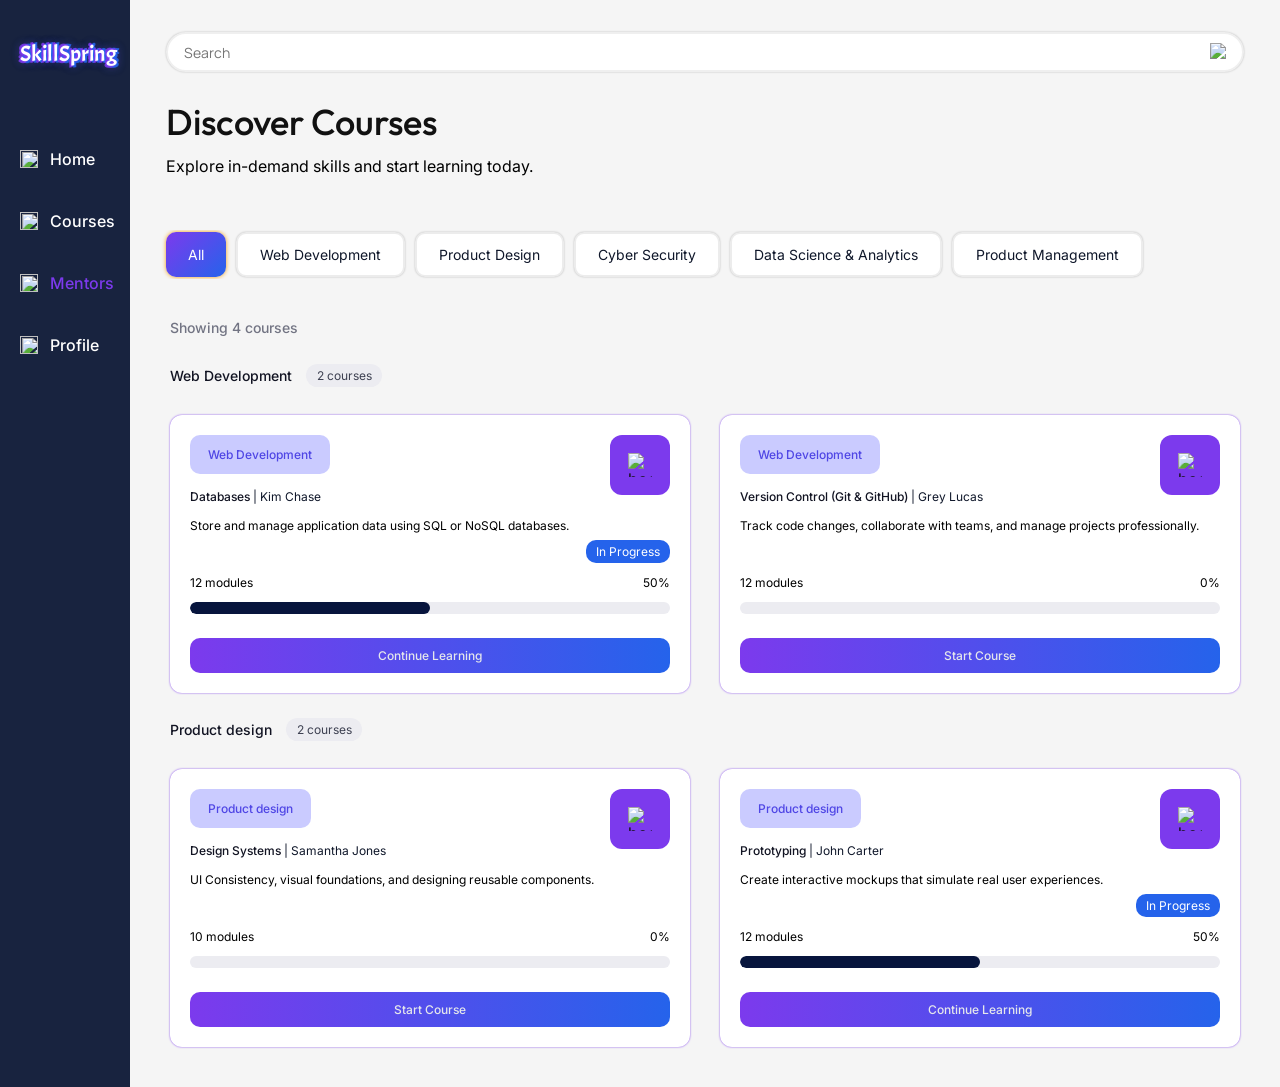
==== discover.html @ 4f6529f6 "I relinked the html files to the css files due to the fact i reworked the folder structure" ====
<!doctype html>
<html lang="en">
  <head>
    <meta charset="UTF-8" />
    <meta name="viewport" content="width=device-width, initial-scale=1.0" />

    <title>SkillSpring - Discover Courses</title>

    <!-- GOOGLE FONTS (UNCHANGED) -->
    <link rel="preconnect" href="https://fonts.googleapis.com" />
    <link rel="preconnect" href="https://fonts.gstatic.com" crossorigin />

    <link
      href="https://fonts.googleapis.com/css2?family=Inter:wght@400;500;600;700&display=swap"
      rel="stylesheet"
    />

    <link
      href="https://fonts.googleapis.com/css2?family=Acme&family=Figtree:wght@300..900&family=Manrope:wght@200..800&family=Outfit:wght@100..900&display=swap"
      rel="stylesheet"
    />

    <link rel="stylesheet" href="./Assets/Css/discover.css" />
  </head>

  <body>
    <main class="mentor-page">
      <!-- SIDEBAR (UNCHANGED) -->
      <aside class="desktop-sidebar">
        <div class="sidebar-logo">SkillSpring</div>

        <nav class="sidebar-nav">
          <a href="#" class="sidebar-link">
            <img class="icons" src="./assets/icon/home.png" alt="" />
            <span>Home</span>
          </a>

          <a href="#" class="sidebar-link">
            <img class="icons" src="./assets/icon/compass.png" alt="" />
            <span>Courses</span>
          </a>

          <a href="#" class="sidebar-link active-sidebar">
            <img class="icons" src="./assets/icon/hat.png" alt="" />
            <span>Mentors</span>
          </a>

          <a href="#" class="sidebar-link">
            <img class="icons" src="./assets/icon/user.png" alt="" />
            <span>Profile</span>
          </a>
        </nav>
      </aside>

      <!-- MAIN -->
      <div class="main-content">
        <!-- HEADER -->
        <header class="top-header">
          <div class="logo">SkillSpring</div>

          <div class="search-box">
            <input type="text" placeholder="Search" />
            <button class="search-btn">
              <img src="./assets/icon/search.png" class="search-icon" />
            </button>
          </div>
        </header>

        <div class="desktop-topbar">
          <span>Back</span>
        </div>

        <!-- HERO (UNCHANGED) -->
        <section class="hero-section">
          <h1>Discover Courses</h1>
          <p>Explore in-demand skills and start learning today.</p>
        </section>

        <!-- FILTER TABS (UNCHANGED + SCROLL FRIENDLY) -->
        <section class="filter-tabs">
          <button class="tab active">All</button>
          <button class="tab">Web Development</button>
          <button class="tab">Product Design</button>
          <button class="tab">Cyber Security</button>
          <button class="tab">Data Science & Analytics</button>
          <button class="tab">Product Management</button>
        </section>

        <!-- =========================
     COURSES SECTION
========================= -->

        <section class="courses-section">
          <p class="courses-count">Showing 4 courses</p>

          <!-- CATEGORY HEADER -->

          <div class="category-header">
            <h2>Web Development</h2>

            <span class="course-pill"> 2 courses </span>
          </div>

          <!-- COURSES GRID -->

          <div class="courses-grid">
            <!-- CARD 1 -->

            <div class="course-card">
              <!-- TOP -->

              <div class="course-header-row">
                <!-- LEFT -->

                <div class="course-header-text">
                  <span class="course-tag"> Web Development </span>

                  <h3>Databases <span>| Kim Chase</span></h3>
                </div>

                <!-- RIGHT -->

                <div class="course-icon">
                  <img src="./assets/icon/book.png" alt="book icon" />
                </div>
              </div>

              <!-- DESCRIPTION -->

              <p class="course-description">
                Store and manage application data using SQL or NoSQL databases.
              </p>

              <!-- IN PROGRESS BADGE -->

              <!-- IN PROGRESS BADGE WRAPPER -->
              <div class="badge-row">
                <span class="progress-badge"> In Progress </span>
              </div>

              <!-- STATUS -->

              <div class="course-status">
                <p>12 modules</p>

                <span>50%</span>
              </div>

              <!-- PROGRESS -->

              <div class="progress-bar">
                <div class="progress-fill fifty"></div>
              </div>

              <!-- BUTTON -->

              <button class="course-btn">Continue Learning</button>
            </div>

            <!-- CARD 2 -->

            <div class="course-card">
              <!-- TOP -->

              <div class="course-header-row">
                <!-- LEFT -->

                <div class="course-header-text">
                  <span class="course-tag"> Web Development </span>

                  <h3>
                    Version Control (Git & GitHub)
                    <span>| Grey Lucas</span>
                  </h3>
                </div>

                <!-- RIGHT -->

                <div class="course-icon">
                  <img src="./assets/icon/book.png" alt="book icon" />
                </div>
              </div>

              <!-- DESCRIPTION -->

              <p class="course-description shift">
                Track code changes, collaborate with teams, and manage projects
                professionally.
              </p>

              <!-- STATUS -->

              <div class="course-status">
                <p>12 modules</p>

                <span>0%</span>
              </div>

              <!-- PROGRESS -->

              <div class="progress-bar">
                <div class="progress-fill zero"></div>
              </div>

              <!-- BUTTON -->

              <button class="course-btn">Start Course</button>
            </div>
          </div>

          <!-- CATEGORY HEADER -->

          <div class="category-header-2">
            <h2>Product design</h2>

            <span class="course-pill"> 2 courses </span>
          </div>

          <!-- COURSES GRID -->

          <div class="courses-grid shift">
            <!-- CARD 1 -->

            <div class="course-card">
              <!-- TOP -->

              <div class="course-header-row">
                <!-- LEFT -->

                <div class="course-header-text">
                  <span class="course-tag"> Product design </span>

                  <h3>Design Systems <span>| Samantha Jones</span></h3>
                </div>

                <!-- RIGHT -->

                <div class="course-icon">
                  <img src="./assets/icon/book.png" alt="book icon" />
                </div>
              </div>

              <!-- DESCRIPTION -->

              <p class="course-description shift">
                UI Consistency, visual foundations, and designing reusable
                components.
              </p>

              <!-- STATUS -->

              <div class="course-status">
                <p>10 modules</p>

                <span>0%</span>
              </div>

              <!-- PROGRESS -->

              <div class="progress-bar">
                <div class="progress-fill zero"></div>
              </div>

              <!-- BUTTON -->

              <button class="course-btn">Start Course</button>
            </div>

            <!-- CARD 2 -->

            <div class="course-card">
              <!-- TOP -->

              <div class="course-header-row">
                <!-- LEFT -->

                <div class="course-header-text">
                  <span class="course-tag"> Product design </span>

                  <h3>
                    Prototyping
                    <span>| John Carter</span>
                  </h3>
                </div>

                <!-- RIGHT -->

                <div class="course-icon">
                  <img src="./assets/icon/book.png" alt="book icon" />
                </div>
              </div>

              <!-- DESCRIPTION -->

              <p class="course-description">
                Create interactive mockups that simulate real user experiences.
              </p>

              <!-- IN PROGRESS BADGE -->

              <!-- IN PROGRESS BADGE WRAPPER -->
              <div class="badge-row">
                <span class="progress-badge"> In Progress </span>
              </div>

              <!-- STATUS -->

              <div class="course-status">
                <p>12 modules</p>

                <span>50%</span>
              </div>

              <!-- PROGRESS -->

              <div class="progress-bar">
                <div class="progress-fill fifty"></div>
              </div>

              <!-- BUTTON -->

              <button class="course-btn">Continue Learning</button>
            </div>
          </div>
        </section>

        <!-- MOBILE FOOTER (UNCHANGED) -->
        <footer class="bottom-nav">
          <div class="nav-item">
            <img src="./assets/icon/home.png" />
          </div>

          <div class="nav-item">
            <img src="./assets/icon/compass.png" />
          </div>

          <div class="nav-item active-nav">
            <img src="./assets/icon/hat.png" />
          </div>

          <div class="nav-item">
            <img src="./assets/icon/user.png" />
          </div>
        </footer>
      </div>
    </main>

    <!-- SCRIPT -->

    <script src="./Assets/Javascript/discover.js"></script>
  </body>
</html>
---- Assets/Css/discover.css ----
*{
  margin:0;
  padding:0;
  box-sizing:border-box;
}

body{
  font-family:'Inter', sans-serif;
  background:#ffffff;
  color:#111111;
}

.mentor-page{
  width:100%;
  /* max-width:480px; */
  /* margin:auto; */
  padding:32px 20px 20px;
}

/* DESKTOP SIDEBAR */

.desktop-sidebar{
  display:none;
}

.desktop-topbar{
  display:none;
}

/* HEADER */

.top-header{
  display:flex;
  align-items:center;
  justify-content:space-between;
  gap:16px;
  margin-bottom:42px;
}

.logo{
  font-family: "Acme", sans-serif;
  width: 89px;
  height: 25px;
  font-size:20px;
  font-weight:500;

  background: linear-gradient(
    90deg,
    rgba(124, 58, 237, 0.9) 0%,
    rgba(37, 99, 235, 0.9) 100%
  );

  -webkit-background-clip: text;
  -webkit-text-fill-color: transparent;
  background-clip: text;
}

.search-box{
  flex:1;
  display:flex;
  align-items:center;
  background:#ffffff;
  border:2px solid #efefef;
  border-radius:20px;
  padding:0 16px;
  height:40px;
  box-shadow: 0px 0px 2px 0px rgba(0, 0, 0, 0.25);
}

.search-box input{
  flex:1;
  border:none;
  outline:none;
  background:none;
  font-size:14px;
  color:#0F172A;
  font-weight:400;
  font-family:"Manrope", sans-serif;
}

.search-box button{
  border:none;
  background:none;
  cursor:pointer;
}

/* HERO */

.hero-section{
  margin-bottom:30px;
}

.hero-section h1{
  font-size:20px;
  font-family:"Outfit", sans-serif;
  line-height:100%;
  font-weight:500;
  margin-bottom:10px;
}

.hero-section p{
  font-size:12px;
  color:#000000;
  font-weight:400;
  line-height:100%;
}

/* FILTERS */

.filter-tabs{
  display:flex;
  gap:10px;
  margin-bottom:30px;
  scrollbar-width:none;
  overflow-x:auto;
  padding:2px 0;
}

.filter-tabs::-webkit-scrollbar{
  display:none;
}

.tab{
  box-shadow:0px 0px 2px 0px rgba(0, 0, 0, 0.25);
  white-space:nowrap;
  border:2px solid #ececec;
  background:#ffffff;
  padding:10px 20px;
  border-radius:10px;
  font-size:16px;
  font-weight:500;
  cursor:pointer;
  font-family: "Inter", sans-serif;
  font-weight: 400;
  color: #0F172A;
  /* height: 39px; */
}

.tab.active{
  color:#ffffff;
  border:none;
  background:linear-gradient(
    135deg,
    #7C3AED,
    #2563EB
  );
  box-shadow:0px 0px 4px 0px #F59E0B;
}



















































         /* =========================
   COURSES SECTION
========================= */
  

/* COURSE COUNT */

.courses-count {
  font-size: 14px;
  font-weight: 500;
  color: #727483;

  margin-bottom: 28px;
}

/* =========================
   CATEGORY HEADER
========================= */

.category-header {
  display: flex;
  align-items: center;
  gap: 14px;
   
  margin-bottom: 28px;
}

.category-header-2 {
  display: flex;
  align-items: center;
  gap: 14px;
  margin-top: 25px;
  margin-bottom: 28px;
}

.category-header h2 {
  font-family: "Inter", sans-serif;
  font-weight: 500;
  font-size: 14px;
  color: #111322;
}

.category-header-2 h2 {
  font-family: "Inter", sans-serif;
  font-weight: 500;
  font-size: 14px;
  color: #111322;
}

.course-pill {
  display: inline-flex;
  align-items: center;
  justify-content: center;

  padding: 4px 10px 4px 10px;
  white-space: nowrap;
  border-radius: 20px;
  height: 23px;
  width: 76px;
  background: #ececf1;
  font-family: "Inter", sans-serif;
  font-size: 12px;
  font-weight: 400;
  color: #3d4051;
}

/* =========================
   COURSES GRID
========================= */

.courses-grid {
  display: grid;
  grid-template-columns: 1fr;
  gap: 24px;
}

/* =========================
   COURSE CARD
========================= */

.course-card {
  width: 100%;

  padding: 20px;

  background: #ffffff;
  box-shadow: 0px 0px 2px 0px #7C3AED;

  border-radius: 12px;
}


/* =========================
   FIRST ROW
========================= */

.course-header-row {
  display: flex;
  justify-content: space-between;
  align-items: flex-start;
  gap: 18px;

  margin-bottom: 10px;
}

/* LEFT */

.course-header-text {
  flex: 1;
}

/* TAG */

.course-tag {
  display: inline-flex;
  align-items: center;
  justify-content: center;

  padding: 12px 18px;

  border-radius: 10px;

  background: #CACBFF;

  font-size: 12px;
  font-weight: 500;
  color: #4f46e5;
  font-family: "Inter", sans-serif;
  margin-bottom: 14px;
}

/* TITLE */

.course-header-text h3 {
  font-size: 12px;
  line-height: 1.5;
  font-weight: 500;
  font-family: "Inter", sans-serif;
  color: #111322;
}

.course-header-text h3 span {
  font-weight: 400;
  color: #0F172A;
  font-size: 12px;
  font-family: "Inter", sans-serif;
}


/* RIGHT */

.course-icon {
  width: 60px;
  min-width: 60px;
  height: 60px;
  padding: 8px;
  border-radius: 12px;

  background: #7C3AED 90%;

  display: flex;
  align-items: center;
  justify-content: center;
}

.course-icon img {
  width: 24px;
  height: 24px;
  object-fit: contain;
}

/* =========================
   DESCRIPTION
========================= */

.course-description {
  font-size: 12px;
  line-height: 1.6;
  font-weight: 400;
  font-family: "Inter", sans-serif;
  color: #000000;

  margin-bottom: 5px;
}

.shift {
  margin-bottom: 20px;
}

/* =========================
   IN PROGRESS BADGE
========================= */


.badge-row {
  display: flex;
  justify-content: flex-end;
  margin-bottom: 12px;
}



.progress-badge {
  width: fit-content;
   height: 23px;
   width: 84px;
  display: inline-flex;
  align-items: center;
  justify-content: center;
   white-space: nowrap;
  align-self: flex-end;

  padding: 4px 10px 4px 10px;

  border-radius: 10px;

  background: #2563EB;
    font-family: "Inter", sans-serif;
  font-size: 12px;
  font-weight: 400;
  color: #ffffff;
}



/* =========================
   STATUS
========================= */

.course-status {
  display: flex;
  justify-content: space-between;
  align-items: center;

  margin-bottom: 12px;
}

.course-status p,
.course-status span {
  font-size: 12px;
  font-weight: 400;
  color: #000000;
  font-family: "Inter", sans-serif;
}

/* =========================
   PROGRESS BAR
========================= */

.progress-bar {
  width: 100%;
  height: 12px;

  background: #ececf1;

  border-radius: 100px;

  overflow: hidden;

  margin-bottom: 24px;
}

.progress-fill {
  height: 100%;
  border-radius: 100px;

  background: #07153d;
}

.progress-fill.fifty {
  width: 50%;
}

.progress-fill.zero {
  width: 0%;
}

/* =========================
   BUTTON
========================= */

.course-btn {
  width: 100%;
  height: 35px;

  border: none;
  outline: none;
  padding: 10px 20px 10px 20px;
  border-radius: 10px;

  background: linear-gradient(
    90deg,
    #7C3AED 0%,
    #2563EB 100%
  );

  font-size: 12px;
  font-weight: 500;
  color: #E5E7EB;
  font-family: "Inter", sans-serif;
  cursor: pointer;

  transition: 0.3s ease;
}

.course-btn:hover {
  transform: translateY(-2px);
  opacity: 0.96;
}

/* =========================
   TABLET
========================= */

@media (min-width: 768px) {

  .courses-grid {
    grid-template-columns: repeat(2, 1fr);
  }

}

/* =========================
   DESKTOP
========================= */

@media (min-width: 1024px) {

  .courses-section {
    padding-inline: 40px;
  }

  .courses-grid {
    gap: 30px;
  }

  .course-card {
    padding: 20px;
  }
  

}





  



































/* FOOTER */

.bottom-nav{
  height: 64px;
  width:100%;
  background:#061235;
  border-radius:32px;
  padding:10px 10px;
  display:flex;
  justify-content: center;
  align-items:center;
  margin-bottom: 0px;
    margin-top: 25px;
  gap: 80px;
}


.nav-item img{
  width:25px;
  height:25px;
  object-fit:contain;
}

.active-nav{
  width:44px;
  height:44px;
  border-radius:50%;
  background:white;
  display:flex;
  align-items:center;
  justify-content:center;
}

.active-nav img{
  width:25px;
  height:25px;
}

.icons{
    width:16px;
    height:16px;
  }

/* MOBILE */

@media(max-width:480px){

  .hero-section h1{
    font-size:34px;
  }
}


/* =========================
   TABLET
========================= */

@media (min-width: 768px) and (max-width: 1023px) {

  body{
    background:#f5f5f5;
  }

  .mentor-page{
    display:flex;
    min-height:100vh;
    padding:0;
  }

  /* SHOW SIDEBAR */

  .desktop-sidebar{
    position:fixed;
    top:0;
    left:0;

    width:130px;
    height:100vh;

    background:#18233f;

    display:flex;
    flex-direction:column;

    padding:40px 20px;

    z-index:1000;
  }

  /* SIDEBAR CONTENT */

.sidebar-logo{
  font-family:"Acme", sans-serif;
  font-size:22px;

  margin-bottom:80px;
  line-height:1.3;

  color:#ffffff;

  text-shadow:
    -1px -1px 0 rgba(124, 58, 237, 0.95),
     1px -1px 0 rgba(37, 99, 235, 0.95),
    -1px  1px 0 rgba(124, 58, 237, 0.95),
     1px  1px 0 rgba(37, 99, 235, 0.95),

    -2px -2px 0 rgba(124, 58, 237, 0.85),
     2px -2px 0 rgba(37, 99, 235, 0.85),
    -2px  2px 0 rgba(124, 58, 237, 0.85),
     2px  2px 0 rgba(37, 99, 235, 0.85),

    0 0 8px rgba(124, 58, 237, 0.5),
    0 0 12px rgba(37, 99, 235, 0.4);
}

.sidebar-nav{
  display:flex;
  flex-direction:column;
  gap:42px;
}

.sidebar-link{
  display:flex;
  align-items:center;
  gap:12px;

  text-decoration:none;

  color:#ffffff;

  font-size:16px;
  font-weight:500;
}

.sidebar-link img{
  width:18px;
  height:18px;
}

.active-sidebar{
  color:#7C3AED;
}

.sidebar-link:hover{
  color:#7C3AED;
}

  /* MAIN CONTENT */

  .main-content{
    flex:1;
    width:100%;

    padding-left:170px;

    background:#f5f5f5;
  }

  /* HIDE MOBILE HEADER LOGO */

  .logo{
    display:none;
  }

  /* HIDE BOTTOM NAVBAR */

  .bottom-nav{
    display:none;
  }

  /* HEADER */

  .top-header{
    padding:20px 30px;
    margin-bottom:0;
  }

  .search-box{
    margin-top:0;
  }

  /* HERO */

  .hero-section{
    padding:10px 30px 20px;
  }

  .hero-section h1{
    font-size:32px;
  }

  .hero-section p{
    font-size:15px;
    line-height:1.6;
    max-width:600px;
  }

  /* FILTERS */

  .filter-tabs{
    padding:0 30px;
    margin-bottom:40px;
  }

  /* COURSES */

  .courses-section{
    padding-inline:30px;
  }

  .courses-grid{
    grid-template-columns:repeat(2, 1fr);
    gap:24px;
  }

}



/* DESKTOP */

@media(min-width:1024px){

  body{
    background:#f5f5f5;
  }

  .mentor-page{
    max-width:100%;
    padding:0;
    display:flex;
    min-height:100vh;
  }

  /* SIDEBAR */

  .desktop-sidebar{
    width:130px;
    background:#18233f;
    display:flex;
    flex-direction:column;
    padding:40px 20px;
  }

.sidebar-logo{
  font-family:"Acme", sans-serif;
  font-size:22px;

  margin-bottom:80px;
  line-height:1.3;

  color:#ffffff;

  text-shadow:
    -1px -1px 0 rgba(124, 58, 237, 0.95),
     1px -1px 0 rgba(37, 99, 235, 0.95),
    -1px  1px 0 rgba(124, 58, 237, 0.95),
     1px  1px 0 rgba(37, 99, 235, 0.95),

    -2px -2px 0 rgba(124, 58, 237, 0.85),
     2px -2px 0 rgba(37, 99, 235, 0.85),
    -2px  2px 0 rgba(124, 58, 237, 0.85),
     2px  2px 0 rgba(37, 99, 235, 0.85),

    0 0 8px rgba(124, 58, 237, 0.5),
    0 0 12px rgba(37, 99, 235, 0.4);
}

  .sidebar-nav{
    display:flex;
    flex-direction:column;
    gap:42px;
  }

  .sidebar-link{
    display:flex;
    align-items:center;
    gap:12px;
    text-decoration:none;
    color:#ffffff;
    font-size:16px;
    font-weight:500;
  }

  .sidebar-link img{
    width:18px;
    height:18px;
  }


  .active-sidebar{
    color:#7C3AED;
  }

  .sidebar-link:hover{
    color:#7C3AED;
  }

  /* MAIN */

  .main-content{
    flex:1;
    background:#f5f5f5;
  }

  .top-header{
    display:flex;
    align-items:center;
    justify-content:space-between;
    padding:12px 36px;
    margin-bottom: 0;
  }

   .search-box{
  margin-top: 20px;
  margin-bottom: 0px;
}

  .logo{
    display: none;
  }

  .desktop-topbar{
    margin-top: 0px;
  display:none;
}

  /* HERO */

  .hero-section{
    padding:20px 36px 20px;
    margin-top:0px;
  }

  .hero-section h1{
    font-size:36px;
    margin-bottom:14px;
  }

  .hero-section p{
    font-size:16px;
    max-width:600px;
    line-height:1.6;
  }

  /* FILTERS */

  .filter-tabs{
    padding:2px 36px;
    margin-bottom:40px;
    /* padding:2px 0; */
  }

  .tab{
    font-size:14px;
    padding:12px 22px;
  }

  .shift {
  margin-bottom: 40px;
}


  /* HIDE MOBILE FOOTER */

  .bottom-nav{
    display:none;
  }

}
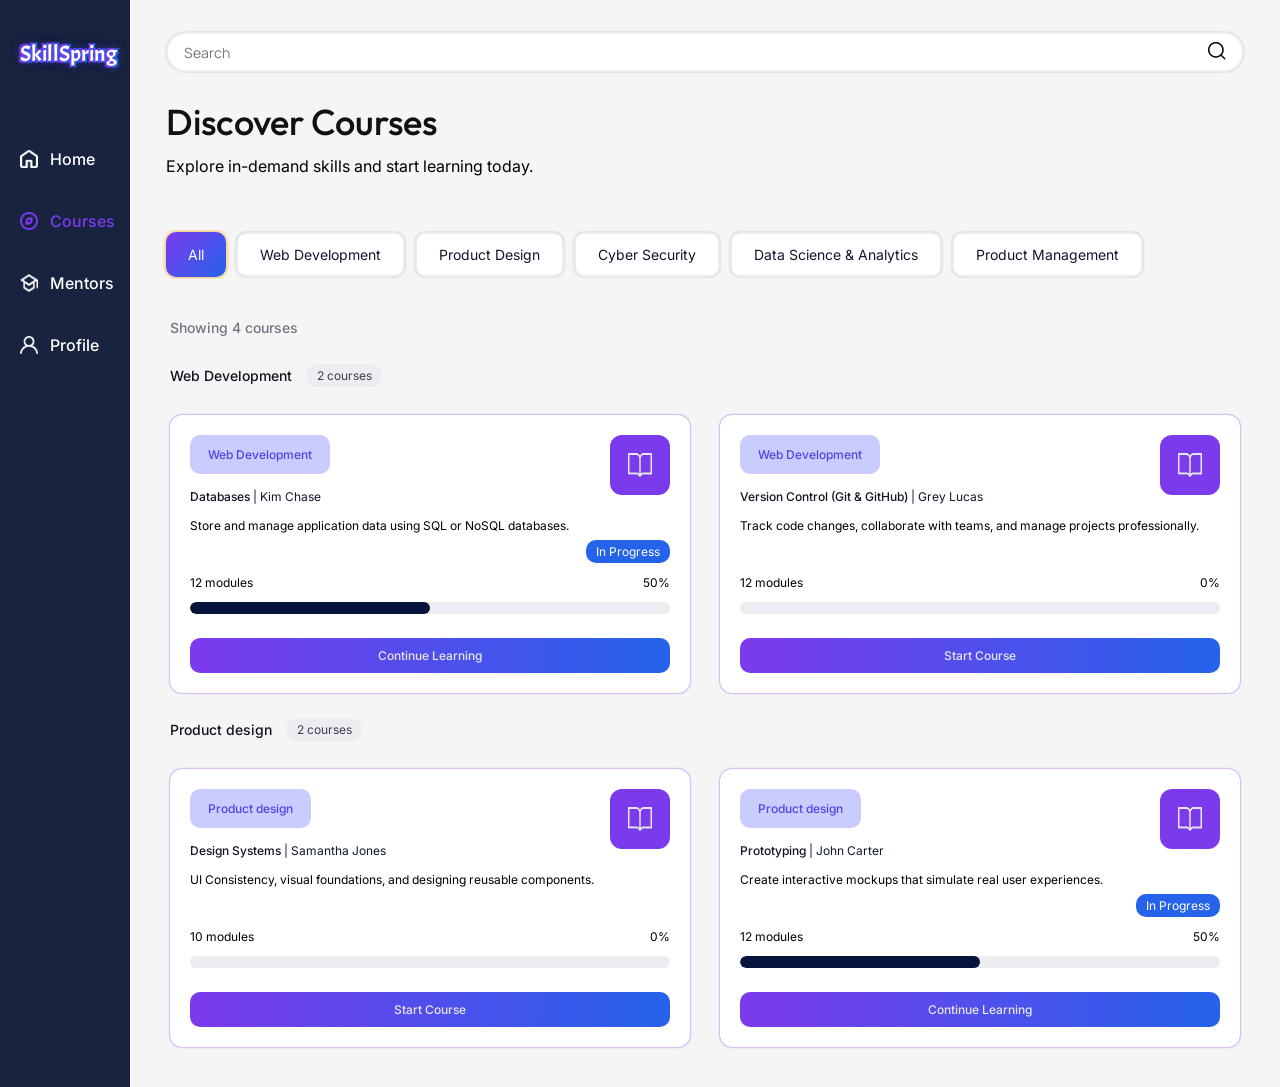
==== commit 3e78ad49: "Added more pages" ====
--- a/discover.html
+++ b/discover.html
@@ -1,352 +1,264 @@
-<!doctype html>
+<!DOCTYPE html>
 <html lang="en">
-  <head>
-    <meta charset="UTF-8" />
-    <meta name="viewport" content="width=device-width, initial-scale=1.0" />
-
-    <title>SkillSpring - Discover Courses</title>
-
-    <!-- GOOGLE FONTS (UNCHANGED) -->
-    <link rel="preconnect" href="https://fonts.googleapis.com" />
-    <link rel="preconnect" href="https://fonts.gstatic.com" crossorigin />
-
-    <link
-      href="https://fonts.googleapis.com/css2?family=Inter:wght@400;500;600;700&display=swap"
-      rel="stylesheet"
-    />
-
-    <link
-      href="https://fonts.googleapis.com/css2?family=Acme&family=Figtree:wght@300..900&family=Manrope:wght@200..800&family=Outfit:wght@100..900&display=swap"
-      rel="stylesheet"
-    />
-
-    <link rel="stylesheet" href="./Assets/Css/discover.css" />
-  </head>
-
-  <body>
-    <main class="mentor-page">
-      <!-- SIDEBAR (UNCHANGED) -->
-      <aside class="desktop-sidebar">
-        <div class="sidebar-logo">SkillSpring</div>
-
-        <nav class="sidebar-nav">
-          <a href="#" class="sidebar-link">
-            <img class="icons" src="./assets/icon/home.png" alt="" />
-            <span>Home</span>
-          </a>
-
-          <a href="#" class="sidebar-link">
-            <img class="icons" src="./assets/icon/compass.png" alt="" />
-            <span>Courses</span>
-          </a>
-
-          <a href="#" class="sidebar-link active-sidebar">
-            <img class="icons" src="./assets/icon/hat.png" alt="" />
-            <span>Mentors</span>
-          </a>
-
-          <a href="#" class="sidebar-link">
-            <img class="icons" src="./assets/icon/user.png" alt="" />
-            <span>Profile</span>
-          </a>
-        </nav>
-      </aside>
-
-      <!-- MAIN -->
-      <div class="main-content">
-        <!-- HEADER -->
-        <header class="top-header">
-          <div class="logo">SkillSpring</div>
-
-          <div class="search-box">
-            <input type="text" placeholder="Search" />
-            <button class="search-btn">
-              <img src="./assets/icon/search.png" class="search-icon" />
-            </button>
-          </div>
-        </header>
-
-        <div class="desktop-topbar">
-          <span>Back</span>
-        </div>
-
-        <!-- HERO (UNCHANGED) -->
-        <section class="hero-section">
-          <h1>Discover Courses</h1>
-          <p>Explore in-demand skills and start learning today.</p>
-        </section>
-
-        <!-- FILTER TABS (UNCHANGED + SCROLL FRIENDLY) -->
-        <section class="filter-tabs">
-          <button class="tab active">All</button>
-          <button class="tab">Web Development</button>
-          <button class="tab">Product Design</button>
-          <button class="tab">Cyber Security</button>
-          <button class="tab">Data Science & Analytics</button>
-          <button class="tab">Product Management</button>
-        </section>
-
-        <!-- =========================
-     COURSES SECTION
-========================= -->
-
-        <section class="courses-section">
-          <p class="courses-count">Showing 4 courses</p>
-
-          <!-- CATEGORY HEADER -->
-
-          <div class="category-header">
-            <h2>Web Development</h2>
-
-            <span class="course-pill"> 2 courses </span>
-          </div>
-
-          <!-- COURSES GRID -->
-
-          <div class="courses-grid">
-            <!-- CARD 1 -->
-
-            <div class="course-card">
-              <!-- TOP -->
-
-              <div class="course-header-row">
-                <!-- LEFT -->
-
-                <div class="course-header-text">
-                  <span class="course-tag"> Web Development </span>
-
-                  <h3>Databases <span>| Kim Chase</span></h3>
-                </div>
-
-                <!-- RIGHT -->
-
-                <div class="course-icon">
-                  <img src="./assets/icon/book.png" alt="book icon" />
-                </div>
-              </div>
-
-              <!-- DESCRIPTION -->
-
-              <p class="course-description">
-                Store and manage application data using SQL or NoSQL databases.
-              </p>
-
-              <!-- IN PROGRESS BADGE -->
-
-              <!-- IN PROGRESS BADGE WRAPPER -->
-              <div class="badge-row">
-                <span class="progress-badge"> In Progress </span>
-              </div>
-
-              <!-- STATUS -->
-
-              <div class="course-status">
-                <p>12 modules</p>
-
-                <span>50%</span>
-              </div>
-
-              <!-- PROGRESS -->
-
-              <div class="progress-bar">
-                <div class="progress-fill fifty"></div>
-              </div>
-
-              <!-- BUTTON -->
-
-              <button class="course-btn">Continue Learning</button>
-            </div>
-
-            <!-- CARD 2 -->
-
-            <div class="course-card">
-              <!-- TOP -->
-
-              <div class="course-header-row">
-                <!-- LEFT -->
-
-                <div class="course-header-text">
-                  <span class="course-tag"> Web Development </span>
-
-                  <h3>
-                    Version Control (Git & GitHub)
-                    <span>| Grey Lucas</span>
-                  </h3>
-                </div>
-
-                <!-- RIGHT -->
-
-                <div class="course-icon">
-                  <img src="./assets/icon/book.png" alt="book icon" />
-                </div>
-              </div>
-
-              <!-- DESCRIPTION -->
-
-              <p class="course-description shift">
-                Track code changes, collaborate with teams, and manage projects
-                professionally.
-              </p>
-
-              <!-- STATUS -->
-
-              <div class="course-status">
-                <p>12 modules</p>
-
-                <span>0%</span>
-              </div>
-
-              <!-- PROGRESS -->
-
-              <div class="progress-bar">
-                <div class="progress-fill zero"></div>
-              </div>
-
-              <!-- BUTTON -->
-
-              <button class="course-btn">Start Course</button>
-            </div>
-          </div>
-
-          <!-- CATEGORY HEADER -->
-
-          <div class="category-header-2">
-            <h2>Product design</h2>
-
-            <span class="course-pill"> 2 courses </span>
-          </div>
-
-          <!-- COURSES GRID -->
-
-          <div class="courses-grid shift">
-            <!-- CARD 1 -->
-
-            <div class="course-card">
-              <!-- TOP -->
-
-              <div class="course-header-row">
-                <!-- LEFT -->
-
-                <div class="course-header-text">
-                  <span class="course-tag"> Product design </span>
-
-                  <h3>Design Systems <span>| Samantha Jones</span></h3>
-                </div>
-
-                <!-- RIGHT -->
-
-                <div class="course-icon">
-                  <img src="./assets/icon/book.png" alt="book icon" />
-                </div>
-              </div>
-
-              <!-- DESCRIPTION -->
-
-              <p class="course-description shift">
-                UI Consistency, visual foundations, and designing reusable
-                components.
-              </p>
-
-              <!-- STATUS -->
-
-              <div class="course-status">
-                <p>10 modules</p>
-
-                <span>0%</span>
-              </div>
-
-              <!-- PROGRESS -->
-
-              <div class="progress-bar">
-                <div class="progress-fill zero"></div>
-              </div>
-
-              <!-- BUTTON -->
-
-              <button class="course-btn">Start Course</button>
-            </div>
-
-            <!-- CARD 2 -->
-
-            <div class="course-card">
-              <!-- TOP -->
-
-              <div class="course-header-row">
-                <!-- LEFT -->
-
-                <div class="course-header-text">
-                  <span class="course-tag"> Product design </span>
-
-                  <h3>
-                    Prototyping
-                    <span>| John Carter</span>
-                  </h3>
-                </div>
-
-                <!-- RIGHT -->
-
-                <div class="course-icon">
-                  <img src="./assets/icon/book.png" alt="book icon" />
-                </div>
-              </div>
-
-              <!-- DESCRIPTION -->
-
-              <p class="course-description">
-                Create interactive mockups that simulate real user experiences.
-              </p>
-
-              <!-- IN PROGRESS BADGE -->
-
-              <!-- IN PROGRESS BADGE WRAPPER -->
-              <div class="badge-row">
-                <span class="progress-badge"> In Progress </span>
-              </div>
-
-              <!-- STATUS -->
-
-              <div class="course-status">
-                <p>12 modules</p>
-
-                <span>50%</span>
-              </div>
-
-              <!-- PROGRESS -->
-
-              <div class="progress-bar">
-                <div class="progress-fill fifty"></div>
-              </div>
-
-              <!-- BUTTON -->
-
-              <button class="course-btn">Continue Learning</button>
-            </div>
-          </div>
-        </section>
-
-        <!-- MOBILE FOOTER (UNCHANGED) -->
-        <footer class="bottom-nav">
-          <div class="nav-item">
-            <img src="./assets/icon/home.png" />
-          </div>
-
-          <div class="nav-item">
-            <img src="./assets/icon/compass.png" />
-          </div>
-
-          <div class="nav-item active-nav">
-            <img src="./assets/icon/hat.png" />
-          </div>
-
-          <div class="nav-item">
-            <img src="./assets/icon/user.png" />
-          </div>
-        </footer>
+<head>
+  <meta charset="UTF-8" />
+  <meta name="viewport" content="width=device-width, initial-scale=1.0" />
+  <title>SkillSpring - Discover Courses</title>
+  <link rel="preconnect" href="https://fonts.googleapis.com" />
+  <link rel="preconnect" href="https://fonts.gstatic.com" crossorigin />
+  <link href="https://fonts.googleapis.com/css2?family=Inter:wght@400;500;600;700&display=swap" rel="stylesheet"/>
+  <link href="https://fonts.googleapis.com/css2?family=Acme&family=Figtree:wght@300..900&family=Manrope:wght@200..800&family=Outfit:wght@100..900&display=swap" rel="stylesheet"/>
+  <link rel="stylesheet" href="/css/discover.css" />
+</head>
+
+<body>
+  <main class="mentor-page">
+    <aside class="desktop-sidebar">
+      <div class="sidebar-logo">SkillSpring</div>
+
+      <nav class="sidebar-nav">
+        <a href="#" class="sidebar-link">
+          <img class="icons" src="./assets/icon/home.png" alt="" />
+          <span>Home</span>
+        </a>
+
+        <a href="discover.html" class="sidebar-link active-sidebar">
+          <img class="icons compass-icons" src="./assets/icon/purple-compass.png" alt="" />
+          <span>Courses</span>
+        </a>
+
+        <a href="view-mentor.html" class="sidebar-link">
+          <img class="icons mentor-icon" src="./assets/icon/hat.png" alt="" />
+          <span>Mentors</span>
+        </a>
+
+        <a href="#" class="sidebar-link">
+          <img class="icons" src="./assets/icon/user.png" alt="" />
+          <span>Profile</span>
+        </a>
+      </nav>
+    </aside>
+
+    <div class="main-content">
+      <header class="top-header">
+        <div class="logo">SkillSpring</div>
+
+        <div class="search-box">
+          <input type="text" placeholder="Search" />
+          <button class="search-btn">
+            <img src="./assets/icon/search.png" class="search-icon" />
+          </button>
+        </div>
+      </header>
+
+      <div class="desktop-topbar">
+        <span>Back</span>
       </div>
-    </main>
-
-    <!-- SCRIPT -->
-
-    <script src="./Assets/Javascript/discover.js"></script>
-  </body>
+
+      <section class="hero-section">
+        <h1>Discover Courses</h1>
+        <p>Explore in-demand skills and start learning today.</p>
+      </section>
+
+      <section class="filter-tabs">
+        <button class="tab active">All</button>
+        <button class="tab">Web Development</button>
+        <button class="tab">Product Design</button>
+        <button class="tab">Cyber Security</button>
+        <button class="tab">Data Science & Analytics</button>
+        <button class="tab">Product Management</button>
+      </section>
+
+      <section class="courses-section">
+        <p class="courses-count">Showing 4 courses</p>
+
+        <div class="category-header">
+          <h2>Web Development</h2>
+
+          <span class="course-pill"> 2 courses </span>
+        </div>
+
+        <div class="courses-grid">
+
+          <div class="course-card">
+
+            <div class="course-header-row">
+
+              <div class="course-header-text">
+                <span class="course-tag"> Web Development </span>
+
+                <h3>Databases <span>| Kim Chase</span></h3>
+              </div>
+
+              <div class="course-icon">
+                <img src="./assets/icon/book.png" alt="book icon" />
+              </div>
+            </div>
+
+            <p class="course-description">
+              Store and manage application data using SQL or NoSQL databases.
+            </p>
+
+            <div class="badge-row">
+              <span class="progress-badge"> In Progress </span>
+            </div>
+
+            <div class="course-status">
+              <p>12 modules</p>
+
+              <span>50%</span>
+            </div>
+
+            <div class="progress-bar">
+              <div class="progress-fill fifty"></div>
+            </div>
+
+            <button class="course-btn">Continue Learning</button>
+          </div>
+
+          <div class="course-card">
+            <div class="course-header-row">
+
+              <div class="course-header-text">
+                <span class="course-tag"> Web Development </span>
+
+                <h3>
+                  Version Control (Git & GitHub)
+                  <span>| Grey Lucas</span>
+                </h3>
+              </div>
+
+              <div class="course-icon">
+                <img src="./assets/icon/book.png" alt="book icon" />
+              </div>
+            </div>
+
+            <p class="course-description shift">
+              Track code changes, collaborate with teams, and manage projects
+              professionally.
+            </p>
+
+            <div class="course-status">
+              <p>12 modules</p>
+
+              <span>0%</span>
+            </div>
+
+            <div class="progress-bar">
+              <div class="progress-fill zero"></div>
+            </div>
+
+            <button class="course-btn">Start Course</button>
+          </div>
+        </div>
+
+        <div class="category-header-2">
+          <h2>Product design</h2>
+
+          <span class="course-pill"> 2 courses </span>
+        </div>
+
+        <div class="courses-grid shift">
+
+          <div class="course-card">
+
+            <div class="course-header-row">
+
+              <div class="course-header-text">
+                <span class="course-tag"> Product design </span>
+
+                <h3>Design Systems <span>| Samantha Jones</span></h3>
+              </div>
+
+              <div class="course-icon">
+                <img src="./assets/icon/book.png" alt="book icon" />
+              </div>
+            </div>
+
+            <p class="course-description shift">
+              UI Consistency, visual foundations, and designing reusable
+              components.
+            </p>
+
+            <div class="course-status">
+              <p>10 modules</p>
+
+              <span>0%</span>
+            </div>
+
+            <div class="progress-bar">
+              <div class="progress-fill zero"></div>
+            </div>
+
+            <button class="course-btn">Start Course</button>
+          </div>
+
+          <div class="course-card">
+
+            <div class="course-header-row">
+
+              <div class="course-header-text">
+                <span class="course-tag"> Product design </span>
+
+                <h3>
+                  Prototyping
+                  <span>| John Carter</span>
+                </h3>
+              </div>
+
+              <div class="course-icon">
+                <img src="./assets/icon/book.png" alt="book icon" />
+              </div>
+            </div>
+
+            <p class="course-description">
+              Create interactive mockups that simulate real user experiences.
+            </p>
+
+            <div class="badge-row">
+              <span class="progress-badge"> In Progress </span>
+            </div>
+
+            <div class="course-status">
+              <p>12 modules</p>
+
+              <span>50%</span>
+            </div>
+
+            <div class="progress-bar">
+              <div class="progress-fill fifty"></div>
+            </div>
+
+            <button class="course-btn">Continue Learning</button>
+          </div>
+        </div>
+      </section>
+
+            
+    <footer class="bottom-nav">
+
+      <a href="#" class="nav-item">
+        <img src="./assets/icon/home.png" />
+      </a>
+
+      <a href="discover.html" class="nav-item active-nav">
+        <img src="./assets/icon/purple-compass.png" />
+      </a>
+
+      <a href="view-mentor.html" class="nav-item">
+        <img src="./assets/icon/hat.png" />
+      </a>
+
+      <a href="#" class="nav-item">
+        <img src="./assets/icon/user.png" />
+      </a>
+
+    </footer>
+
+    </div>
+  </main>
+
+  <script src="/js/discover.js"></script>
+</body>
 </html>
+
--- a/css/discover.css
+++ b/css/discover.css
@@ -0,0 +1,952 @@
+*{
+  margin:0;
+  padding:0;
+  box-sizing:border-box;
+}
+
+body{
+  font-family:'Inter', sans-serif;
+  background:#ffffff;
+  color:#111111;
+}
+
+.mentor-page{
+  width:100%;
+  /* max-width:480px; */
+  /* margin:auto; */
+  padding:32px 20px 20px;
+}
+
+/* DESKTOP SIDEBAR */
+
+.desktop-sidebar{
+  display:none;
+}
+
+.desktop-topbar{
+  display:none;
+}
+
+/* HEADER */
+
+.top-header{
+  display:flex;
+  align-items:center;
+  justify-content:space-between;
+  gap:16px;
+  margin-bottom:42px;
+}
+
+.logo{
+  font-family: "Acme", sans-serif;
+  width: 89px;
+  height: 25px;
+  font-size:20px;
+  font-weight:500;
+
+  background: linear-gradient(
+    90deg,
+    rgba(124, 58, 237, 0.9) 0%,
+    rgba(37, 99, 235, 0.9) 100%
+  );
+
+  -webkit-background-clip: text;
+  -webkit-text-fill-color: transparent;
+  background-clip: text;
+}
+
+.search-box{
+  flex:1;
+  display:flex;
+  align-items:center;
+  background:#ffffff;
+  border:2px solid #efefef;
+  border-radius:20px;
+  padding:0 16px;
+  height:40px;
+  box-shadow: 0px 0px 2px 0px rgba(0, 0, 0, 0.25);
+}
+
+.search-box input{
+  flex:1;
+  border:none;
+  outline:none;
+  background:none;
+  font-size:14px;
+  color:#0F172A;
+  font-weight:400;
+  font-family:"Manrope", sans-serif;
+}
+
+.search-box button{
+  border:none;
+  background:none;
+  cursor:pointer;
+}
+
+/* HERO */
+
+.hero-section{
+  margin-bottom:30px;
+}
+
+.hero-section h1{
+  font-size:20px;
+  font-family:"Outfit", sans-serif;
+  line-height:100%;
+  font-weight:500;
+  margin-bottom:10px;
+}
+
+.hero-section p{
+  font-size:12px;
+  color:#000000;
+  font-weight:400;
+  line-height:100%;
+}
+
+/* FILTERS */
+
+.filter-tabs{
+  display:flex;
+  gap:10px;
+  margin-bottom:30px;
+  scrollbar-width:none;
+  overflow-x:auto;
+  padding:2px 0;
+}
+
+.filter-tabs::-webkit-scrollbar{
+  display:none;
+}
+
+.tab{
+  box-shadow:0px 0px 2px 0px rgba(0, 0, 0, 0.25);
+  white-space:nowrap;
+  border:2px solid #ececec;
+  background:#ffffff;
+  padding:10px 20px;
+  border-radius:10px;
+  font-size:16px;
+  font-weight:500;
+  cursor:pointer;
+  font-family: "Inter", sans-serif;
+  font-weight: 400;
+  color: #0F172A;
+  /* height: 39px; */
+}
+
+.tab.active{
+  color:#ffffff;
+  border:none;
+  background:linear-gradient(
+    135deg,
+    #7C3AED,
+    #2563EB
+  );
+  box-shadow:0px 0px 4px 0px #F59E0B;
+}
+
+
+
+
+
+
+
+
+
+
+
+
+
+
+
+
+
+
+
+
+
+
+
+
+
+
+
+
+
+
+
+
+
+
+
+
+
+
+
+
+
+
+
+
+
+
+
+
+
+
+
+         /* =========================
+   COURSES SECTION
+========================= */
+  
+
+/* COURSE COUNT */
+
+.courses-count {
+  font-size: 14px;
+  font-weight: 500;
+  color: #727483;
+
+  margin-bottom: 28px;
+}
+
+/* =========================
+   CATEGORY HEADER
+========================= */
+
+.category-header {
+  display: flex;
+  align-items: center;
+  gap: 14px;
+   
+  margin-bottom: 28px;
+}
+
+.category-header-2 {
+  display: flex;
+  align-items: center;
+  gap: 14px;
+  margin-top: 25px;
+  margin-bottom: 28px;
+}
+
+.category-header h2 {
+  font-family: "Inter", sans-serif;
+  font-weight: 500;
+  font-size: 14px;
+  color: #111322;
+}
+
+.category-header-2 h2 {
+  font-family: "Inter", sans-serif;
+  font-weight: 500;
+  font-size: 14px;
+  color: #111322;
+}
+
+.course-pill {
+  display: inline-flex;
+  align-items: center;
+  justify-content: center;
+
+  padding: 4px 10px 4px 10px;
+  white-space: nowrap;
+  border-radius: 20px;
+  height: 23px;
+  width: 76px;
+  background: #ececf1;
+  font-family: "Inter", sans-serif;
+  font-size: 12px;
+  font-weight: 400;
+  color: #3d4051;
+}
+
+/* =========================
+   COURSES GRID
+========================= */
+
+.courses-grid {
+  display: grid;
+  grid-template-columns: 1fr;
+  gap: 24px;
+}
+
+/* =========================
+   COURSE CARD
+========================= */
+
+.course-card {
+  width: 100%;
+
+  padding: 20px;
+
+  background: #ffffff;
+  box-shadow: 0px 0px 2px 0px #7C3AED;
+
+  border-radius: 12px;
+}
+
+
+/* =========================
+   FIRST ROW
+========================= */
+
+.course-header-row {
+  display: flex;
+  justify-content: space-between;
+  align-items: flex-start;
+  gap: 18px;
+
+  margin-bottom: 10px;
+}
+
+/* LEFT */
+
+.course-header-text {
+  flex: 1;
+}
+
+/* TAG */
+
+.course-tag {
+  display: inline-flex;
+  align-items: center;
+  justify-content: center;
+
+  padding: 12px 18px;
+
+  border-radius: 10px;
+
+  background: #CACBFF;
+
+  font-size: 12px;
+  font-weight: 500;
+  color: #4f46e5;
+  font-family: "Inter", sans-serif;
+  margin-bottom: 14px;
+}
+
+/* TITLE */
+
+.course-header-text h3 {
+  font-size: 12px;
+  line-height: 1.5;
+  font-weight: 500;
+  font-family: "Inter", sans-serif;
+  color: #111322;
+}
+
+.course-header-text h3 span {
+  font-weight: 400;
+  color: #0F172A;
+  font-size: 12px;
+  font-family: "Inter", sans-serif;
+}
+
+
+/* RIGHT */
+
+.course-icon {
+  width: 60px;
+  min-width: 60px;
+  height: 60px;
+  padding: 8px;
+  border-radius: 12px;
+
+  background: #7C3AED 90%;
+
+  display: flex;
+  align-items: center;
+  justify-content: center;
+}
+
+.course-icon img {
+  width: 24px;
+  height: 24px;
+  object-fit: contain;
+}
+
+/* =========================
+   DESCRIPTION
+========================= */
+
+.course-description {
+  font-size: 12px;
+  line-height: 1.6;
+  font-weight: 400;
+  font-family: "Inter", sans-serif;
+  color: #000000;
+
+  margin-bottom: 5px;
+}
+
+.shift {
+  margin-bottom: 20px;
+}
+
+/* =========================
+   IN PROGRESS BADGE
+========================= */
+
+
+.badge-row {
+  display: flex;
+  justify-content: flex-end;
+  margin-bottom: 12px;
+}
+
+
+
+.progress-badge {
+  width: fit-content;
+   height: 23px;
+   width: 84px;
+  display: inline-flex;
+  align-items: center;
+  justify-content: center;
+   white-space: nowrap;
+  align-self: flex-end;
+
+  padding: 4px 10px 4px 10px;
+
+  border-radius: 10px;
+
+  background: #2563EB;
+    font-family: "Inter", sans-serif;
+  font-size: 12px;
+  font-weight: 400;
+  color: #ffffff;
+}
+
+
+
+/* =========================
+   STATUS
+========================= */
+
+.course-status {
+  display: flex;
+  justify-content: space-between;
+  align-items: center;
+
+  margin-bottom: 12px;
+}
+
+.course-status p,
+.course-status span {
+  font-size: 12px;
+  font-weight: 400;
+  color: #000000;
+  font-family: "Inter", sans-serif;
+}
+
+/* =========================
+   PROGRESS BAR
+========================= */
+
+.progress-bar {
+  width: 100%;
+  height: 12px;
+
+  background: #ececf1;
+
+  border-radius: 100px;
+
+  overflow: hidden;
+
+  margin-bottom: 24px;
+}
+
+.progress-fill {
+  height: 100%;
+  border-radius: 100px;
+
+  background: #07153d;
+}
+
+.progress-fill.fifty {
+  width: 50%;
+}
+
+.progress-fill.zero {
+  width: 0%;
+}
+
+/* =========================
+   BUTTON
+========================= */
+
+.course-btn {
+  width: 100%;
+  height: 35px;
+
+  border: none;
+  outline: none;
+  padding: 10px 20px 10px 20px;
+  border-radius: 10px;
+
+  background: linear-gradient(
+    90deg,
+    #7C3AED 0%,
+    #2563EB 100%
+  );
+
+  font-size: 12px;
+  font-weight: 500;
+  color: #E5E7EB;
+  font-family: "Inter", sans-serif;
+  cursor: pointer;
+
+  transition: 0.3s ease;
+}
+
+.course-btn:hover {
+  transform: translateY(-2px);
+  opacity: 0.96;
+}
+
+/* =========================
+   TABLET
+========================= */
+
+@media (min-width: 768px) {
+
+  .courses-grid {
+    grid-template-columns: repeat(2, 1fr);
+  }
+
+}
+
+/* =========================
+   DESKTOP
+========================= */
+
+@media (min-width: 1024px) {
+
+  .courses-section {
+    padding-inline: 40px;
+  }
+
+  .courses-grid {
+    gap: 30px;
+  }
+
+  .course-card {
+    padding: 20px;
+  }
+  
+
+}
+
+
+
+
+
+  
+
+
+
+
+
+
+
+
+
+
+
+
+
+
+
+
+
+
+
+
+
+
+
+
+
+
+
+
+
+
+
+
+
+
+
+/* FOOTER */
+
+.bottom-nav{
+  height: 64px;
+  width:100%;
+  background:#061235;
+  border-radius:32px;
+  padding:10px 10px;
+  display:flex;
+  justify-content: center;
+  align-items:center;
+  margin-bottom: 0px;
+    margin-top: 25px;
+  gap: 80px;
+}
+
+
+.nav-item img{
+  width:25px;
+  height:25px;
+  object-fit:contain;
+}
+
+.active-nav{
+  width:44px;
+  height:44px;
+  border-radius:50%;
+  background:white;
+  display:flex;
+  align-items:center;
+  justify-content:center;
+}
+
+.active-nav img{
+  width:25px;
+  height:25px;
+}
+
+.icons{
+    width:16px;
+    height:16px;
+  }
+
+/* MOBILE */
+
+@media(max-width:480px){
+
+  .hero-section h1{
+    font-size:34px;
+  }
+}
+
+
+/* =========================
+   TABLET
+========================= */
+
+@media (min-width: 768px) and (max-width: 1023px) {
+
+  body{
+    background:#f5f5f5;
+  }
+
+  .mentor-page{
+    display:flex;
+    min-height:100vh;
+    padding:0;
+  }
+
+  /* SHOW SIDEBAR */
+
+  .desktop-sidebar{
+    position:fixed;
+    top:0;
+    left:0;
+
+    width:130px;
+    height:100vh;
+
+    background:#18233f;
+
+    display:flex;
+    flex-direction:column;
+
+    padding:40px 20px;
+
+    z-index:1000;
+  }
+
+  /* SIDEBAR CONTENT */
+
+.sidebar-logo{
+  font-family:"Acme", sans-serif;
+  font-size:22px;
+
+  margin-bottom:80px;
+  line-height:1.3;
+
+  color:#ffffff;
+
+  text-shadow:
+    -1px -1px 0 rgba(124, 58, 237, 0.95),
+     1px -1px 0 rgba(37, 99, 235, 0.95),
+    -1px  1px 0 rgba(124, 58, 237, 0.95),
+     1px  1px 0 rgba(37, 99, 235, 0.95),
+
+    -2px -2px 0 rgba(124, 58, 237, 0.85),
+     2px -2px 0 rgba(37, 99, 235, 0.85),
+    -2px  2px 0 rgba(124, 58, 237, 0.85),
+     2px  2px 0 rgba(37, 99, 235, 0.85),
+
+    0 0 8px rgba(124, 58, 237, 0.5),
+    0 0 12px rgba(37, 99, 235, 0.4);
+}
+
+.sidebar-nav{
+  display:flex;
+  flex-direction:column;
+  gap:42px;
+}
+
+.sidebar-link{
+  display:flex;
+  align-items:center;
+  gap:12px;
+
+  text-decoration:none;
+
+  color:#ffffff;
+
+  font-size:16px;
+  font-weight:500;
+}
+
+.sidebar-link img{
+  width:18px;
+  height:18px;
+}
+
+.active-sidebar{
+  color:#7C3AED;
+}
+
+.sidebar-link:hover{
+  color:#7C3AED;
+}
+
+  /* MAIN CONTENT */
+
+  .main-content{
+    flex:1;
+    width:100%;
+
+    padding-left:170px;
+
+    background:#f5f5f5;
+  }
+
+  /* HIDE MOBILE HEADER LOGO */
+
+  .logo{
+    display:none;
+  }
+
+  /* HIDE BOTTOM NAVBAR */
+
+  .bottom-nav{
+    display:none;
+  }
+
+  /* HEADER */
+
+  .top-header{
+    padding:20px 30px;
+    margin-bottom:0;
+  }
+
+  .search-box{
+    margin-top:0;
+  }
+
+  /* HERO */
+
+  .hero-section{
+    padding:10px 30px 20px;
+  }
+
+  .hero-section h1{
+    font-size:32px;
+  }
+
+  .hero-section p{
+    font-size:15px;
+    line-height:1.6;
+    max-width:600px;
+  }
+
+  /* FILTERS */
+
+  .filter-tabs{
+    padding:0 30px;
+    margin-bottom:40px;
+  }
+
+  /* COURSES */
+
+  .courses-section{
+    padding-inline:30px;
+  }
+
+  .courses-grid{
+    grid-template-columns:repeat(2, 1fr);
+    gap:24px;
+  }
+
+}
+
+
+
+/* DESKTOP */
+
+@media(min-width:1024px){
+
+  body{
+    background:#f5f5f5;
+  }
+
+  .mentor-page{
+    max-width:100%;
+    padding:0;
+    display:flex;
+    min-height:100vh;
+  }
+
+  /* SIDEBAR */
+
+  .desktop-sidebar{
+    width:130px;
+    background:#18233f;
+    display:flex;
+    flex-direction:column;
+    padding:40px 20px;
+  }
+
+.sidebar-logo{
+  font-family:"Acme", sans-serif;
+  font-size:22px;
+
+  margin-bottom:80px;
+  line-height:1.3;
+
+  color:#ffffff;
+
+  text-shadow:
+    -1px -1px 0 rgba(124, 58, 237, 0.95),
+     1px -1px 0 rgba(37, 99, 235, 0.95),
+    -1px  1px 0 rgba(124, 58, 237, 0.95),
+     1px  1px 0 rgba(37, 99, 235, 0.95),
+
+    -2px -2px 0 rgba(124, 58, 237, 0.85),
+     2px -2px 0 rgba(37, 99, 235, 0.85),
+    -2px  2px 0 rgba(124, 58, 237, 0.85),
+     2px  2px 0 rgba(37, 99, 235, 0.85),
+
+    0 0 8px rgba(124, 58, 237, 0.5),
+    0 0 12px rgba(37, 99, 235, 0.4);
+}
+
+  .sidebar-nav{
+    display:flex;
+    flex-direction:column;
+    gap:42px;
+  }
+
+  .sidebar-link{
+    display:flex;
+    align-items:center;
+    gap:12px;
+    text-decoration:none;
+    color:#ffffff;
+    font-size:16px;
+    font-weight:500;
+  }
+
+  .sidebar-link img{
+    width:18px;
+    height:18px;
+  }
+
+
+  .active-sidebar{
+    color:#7C3AED;
+  }
+
+  .sidebar-link:hover{
+    color:#7C3AED;
+  }
+
+  /* MAIN */
+
+  .main-content{
+    flex:1;
+    background:#f5f5f5;
+  }
+
+  .top-header{
+    display:flex;
+    align-items:center;
+    justify-content:space-between;
+    padding:12px 36px;
+    margin-bottom: 0;
+  }
+
+   .search-box{
+  margin-top: 20px;
+  margin-bottom: 0px;
+}
+
+  .logo{
+    display: none;
+  }
+
+  .desktop-topbar{
+    margin-top: 0px;
+  display:none;
+}
+
+  /* HERO */
+
+  .hero-section{
+    padding:20px 36px 20px;
+    margin-top:0px;
+  }
+
+  .hero-section h1{
+    font-size:36px;
+    margin-bottom:14px;
+  }
+
+  .hero-section p{
+    font-size:16px;
+    max-width:600px;
+    line-height:1.6;
+  }
+
+  /* FILTERS */
+
+  .filter-tabs{
+    padding:2px 36px;
+    margin-bottom:40px;
+    /* padding:2px 0; */
+  }
+
+  .tab{
+    font-size:14px;
+    padding:12px 22px;
+  }
+
+  .shift {
+  margin-bottom: 40px;
+}
+
+
+  /* HIDE MOBILE FOOTER */
+
+  .bottom-nav{
+    display:none;
+  }
+
+}
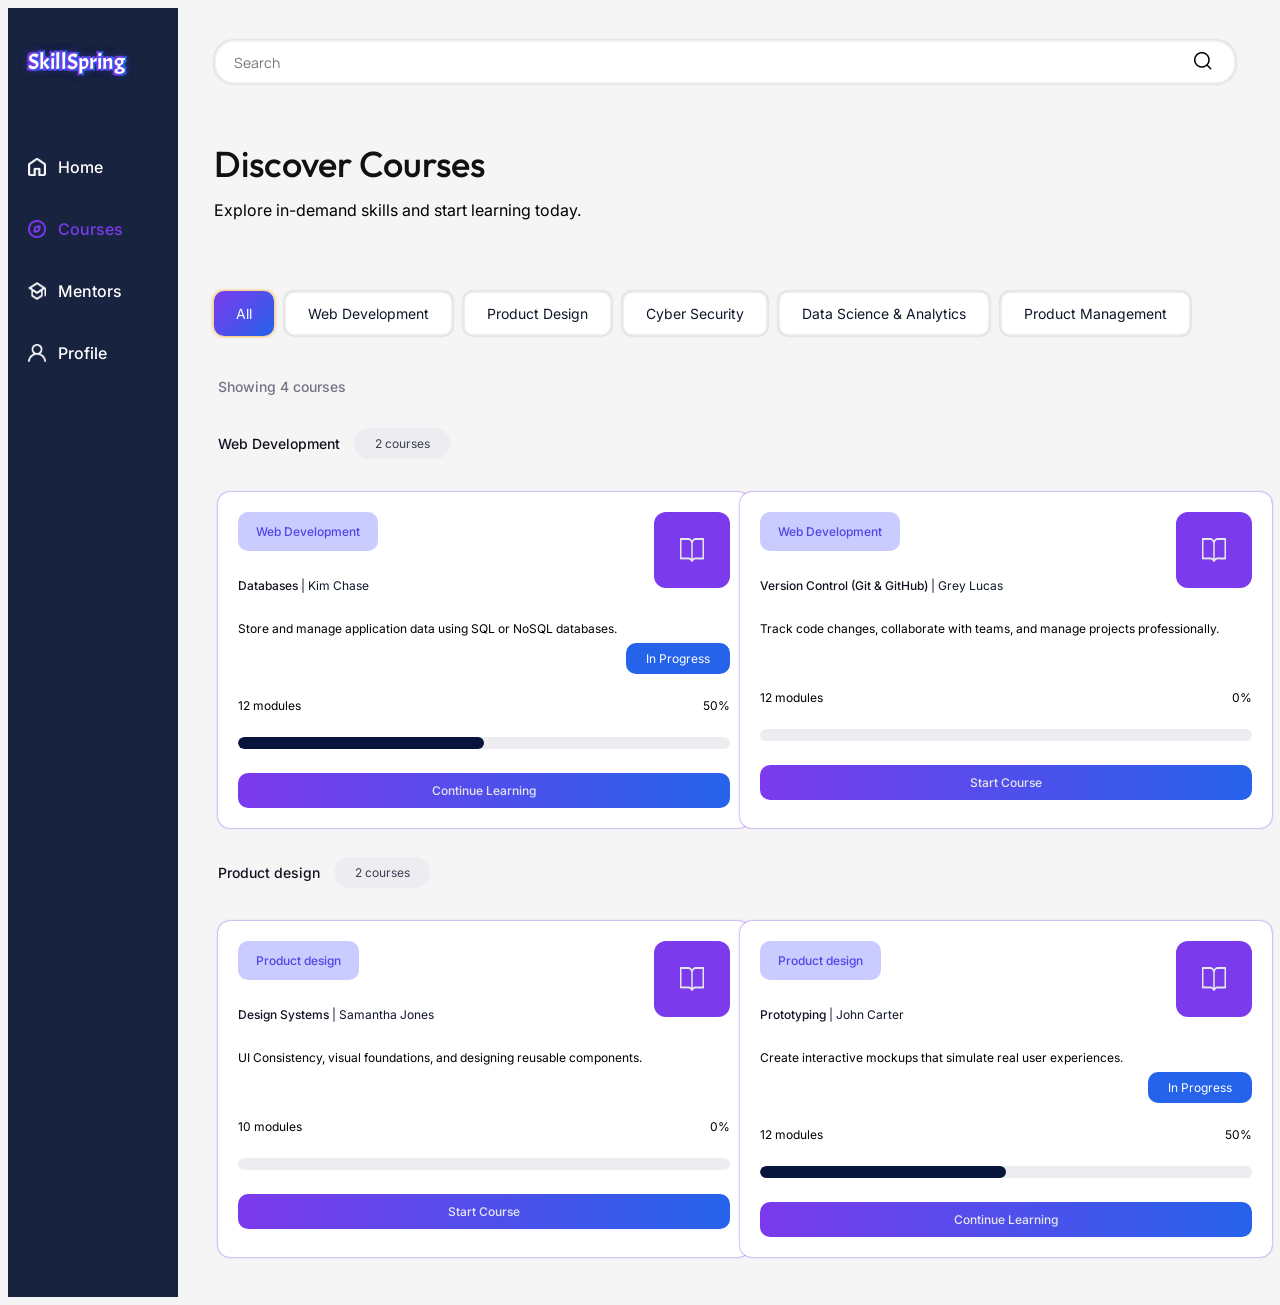
==== commit 274f72d3: "Changed the sign-up linked page" ====
--- a/discover.html
+++ b/discover.html
@@ -8,7 +8,7 @@
   <link rel="preconnect" href="https://fonts.gstatic.com" crossorigin />
   <link href="https://fonts.googleapis.com/css2?family=Inter:wght@400;500;600;700&display=swap" rel="stylesheet"/>
   <link href="https://fonts.googleapis.com/css2?family=Acme&family=Figtree:wght@300..900&family=Manrope:wght@200..800&family=Outfit:wght@100..900&display=swap" rel="stylesheet"/>
-  <link rel="stylesheet" href="/css/discover.css" />
+  <link rel="stylesheet" href="/Skill_Spring_tmf/discover.css" />
 </head>
 
 <body>
@@ -27,12 +27,12 @@
           <span>Courses</span>
         </a>
 
-        <a href="view-mentor.html" class="sidebar-link">
+        <a href="/view-mentor.html" class="sidebar-link">
           <img class="icons mentor-icon" src="./assets/icon/hat.png" alt="" />
           <span>Mentors</span>
         </a>
 
-        <a href="#" class="sidebar-link">
+        <a href="/profile.html" class="sidebar-link">
           <img class="icons" src="./assets/icon/user.png" alt="" />
           <span>Profile</span>
         </a>
--- a/Skill_Spring_tmf/discover.css
+++ b/Skill_Spring_tmf/discover.css
@@ -0,0 +1,1906 @@
+<<<<<<< HEAD:css/discover.css
+*{
+  margin:0;
+  padding:0;
+  box-sizing:border-box;
+}
+
+body{
+  font-family:'Inter', sans-serif;
+  background:#ffffff;
+  color:#111111;
+}
+
+.mentor-page{
+  width:100%;
+  /* max-width:480px; */
+  /* margin:auto; */
+  padding:32px 20px 20px;
+}
+
+/* DESKTOP SIDEBAR */
+
+.desktop-sidebar{
+  display:none;
+}
+
+.desktop-topbar{
+  display:none;
+}
+
+/* HEADER */
+
+.top-header{
+  display:flex;
+  align-items:center;
+  justify-content:space-between;
+  gap:16px;
+  margin-bottom:42px;
+}
+
+.logo{
+  font-family: "Acme", sans-serif;
+  width: 89px;
+  height: 25px;
+  font-size:20px;
+  font-weight:500;
+
+  background: linear-gradient(
+    90deg,
+    rgba(124, 58, 237, 0.9) 0%,
+    rgba(37, 99, 235, 0.9) 100%
+  );
+
+  -webkit-background-clip: text;
+  -webkit-text-fill-color: transparent;
+  background-clip: text;
+}
+
+.search-box{
+  flex:1;
+  display:flex;
+  align-items:center;
+  background:#ffffff;
+  border:2px solid #efefef;
+  border-radius:20px;
+  padding:0 16px;
+  height:40px;
+  box-shadow: 0px 0px 2px 0px rgba(0, 0, 0, 0.25);
+}
+
+.search-box input{
+  flex:1;
+  border:none;
+  outline:none;
+  background:none;
+  font-size:14px;
+  color:#0F172A;
+  font-weight:400;
+  font-family:"Manrope", sans-serif;
+}
+
+.search-box button{
+  border:none;
+  background:none;
+  cursor:pointer;
+}
+
+/* HERO */
+
+.hero-section{
+  margin-bottom:30px;
+}
+
+.hero-section h1{
+  font-size:20px;
+  font-family:"Outfit", sans-serif;
+  line-height:100%;
+  font-weight:500;
+  margin-bottom:10px;
+}
+
+.hero-section p{
+  font-size:12px;
+  color:#000000;
+  font-weight:400;
+  line-height:100%;
+}
+
+/* FILTERS */
+
+.filter-tabs{
+  display:flex;
+  gap:10px;
+  margin-bottom:30px;
+  scrollbar-width:none;
+  overflow-x:auto;
+  padding:2px 0;
+}
+
+.filter-tabs::-webkit-scrollbar{
+  display:none;
+}
+
+.tab{
+  box-shadow:0px 0px 2px 0px rgba(0, 0, 0, 0.25);
+  white-space:nowrap;
+  border:2px solid #ececec;
+  background:#ffffff;
+  padding:10px 20px;
+  border-radius:10px;
+  font-size:16px;
+  font-weight:500;
+  cursor:pointer;
+  font-family: "Inter", sans-serif;
+  font-weight: 400;
+  color: #0F172A;
+  /* height: 39px; */
+}
+
+.tab.active{
+  color:#ffffff;
+  border:none;
+  background:linear-gradient(
+    135deg,
+    #7C3AED,
+    #2563EB
+  );
+  box-shadow:0px 0px 4px 0px #F59E0B;
+}
+
+
+
+
+
+
+
+
+
+
+
+
+
+
+
+
+
+
+
+
+
+
+
+
+
+
+
+
+
+
+
+
+
+
+
+
+
+
+
+
+
+
+
+
+
+
+
+
+
+
+
+         /* =========================
+   COURSES SECTION
+========================= */
+  
+
+/* COURSE COUNT */
+
+.courses-count {
+  font-size: 14px;
+  font-weight: 500;
+  color: #727483;
+
+  margin-bottom: 28px;
+}
+
+/* =========================
+   CATEGORY HEADER
+========================= */
+
+.category-header {
+  display: flex;
+  align-items: center;
+  gap: 14px;
+   
+  margin-bottom: 28px;
+}
+
+.category-header-2 {
+  display: flex;
+  align-items: center;
+  gap: 14px;
+  margin-top: 25px;
+  margin-bottom: 28px;
+}
+
+.category-header h2 {
+  font-family: "Inter", sans-serif;
+  font-weight: 500;
+  font-size: 14px;
+  color: #111322;
+}
+
+.category-header-2 h2 {
+  font-family: "Inter", sans-serif;
+  font-weight: 500;
+  font-size: 14px;
+  color: #111322;
+}
+
+.course-pill {
+  display: inline-flex;
+  align-items: center;
+  justify-content: center;
+
+  padding: 4px 10px 4px 10px;
+  white-space: nowrap;
+  border-radius: 20px;
+  height: 23px;
+  width: 76px;
+  background: #ececf1;
+  font-family: "Inter", sans-serif;
+  font-size: 12px;
+  font-weight: 400;
+  color: #3d4051;
+}
+
+/* =========================
+   COURSES GRID
+========================= */
+
+.courses-grid {
+  display: grid;
+  grid-template-columns: 1fr;
+  gap: 24px;
+}
+
+/* =========================
+   COURSE CARD
+========================= */
+
+.course-card {
+  width: 100%;
+
+  padding: 20px;
+
+  background: #ffffff;
+  box-shadow: 0px 0px 2px 0px #7C3AED;
+
+  border-radius: 12px;
+}
+
+
+/* =========================
+   FIRST ROW
+========================= */
+
+.course-header-row {
+  display: flex;
+  justify-content: space-between;
+  align-items: flex-start;
+  gap: 18px;
+
+  margin-bottom: 10px;
+}
+
+/* LEFT */
+
+.course-header-text {
+  flex: 1;
+}
+
+/* TAG */
+
+.course-tag {
+  display: inline-flex;
+  align-items: center;
+  justify-content: center;
+
+  padding: 12px 18px;
+
+  border-radius: 10px;
+
+  background: #CACBFF;
+
+  font-size: 12px;
+  font-weight: 500;
+  color: #4f46e5;
+  font-family: "Inter", sans-serif;
+  margin-bottom: 14px;
+}
+
+/* TITLE */
+
+.course-header-text h3 {
+  font-size: 12px;
+  line-height: 1.5;
+  font-weight: 500;
+  font-family: "Inter", sans-serif;
+  color: #111322;
+}
+
+.course-header-text h3 span {
+  font-weight: 400;
+  color: #0F172A;
+  font-size: 12px;
+  font-family: "Inter", sans-serif;
+}
+
+
+/* RIGHT */
+
+.course-icon {
+  width: 60px;
+  min-width: 60px;
+  height: 60px;
+  padding: 8px;
+  border-radius: 12px;
+
+  background: #7C3AED 90%;
+
+  display: flex;
+  align-items: center;
+  justify-content: center;
+}
+
+.course-icon img {
+  width: 24px;
+  height: 24px;
+  object-fit: contain;
+}
+
+/* =========================
+   DESCRIPTION
+========================= */
+
+.course-description {
+  font-size: 12px;
+  line-height: 1.6;
+  font-weight: 400;
+  font-family: "Inter", sans-serif;
+  color: #000000;
+
+  margin-bottom: 5px;
+}
+
+.shift {
+  margin-bottom: 20px;
+}
+
+/* =========================
+   IN PROGRESS BADGE
+========================= */
+
+
+.badge-row {
+  display: flex;
+  justify-content: flex-end;
+  margin-bottom: 12px;
+}
+
+
+
+.progress-badge {
+  width: fit-content;
+   height: 23px;
+   width: 84px;
+  display: inline-flex;
+  align-items: center;
+  justify-content: center;
+   white-space: nowrap;
+  align-self: flex-end;
+
+  padding: 4px 10px 4px 10px;
+
+  border-radius: 10px;
+
+  background: #2563EB;
+    font-family: "Inter", sans-serif;
+  font-size: 12px;
+  font-weight: 400;
+  color: #ffffff;
+}
+
+
+
+/* =========================
+   STATUS
+========================= */
+
+.course-status {
+  display: flex;
+  justify-content: space-between;
+  align-items: center;
+
+  margin-bottom: 12px;
+}
+
+.course-status p,
+.course-status span {
+  font-size: 12px;
+  font-weight: 400;
+  color: #000000;
+  font-family: "Inter", sans-serif;
+}
+
+/* =========================
+   PROGRESS BAR
+========================= */
+
+.progress-bar {
+  width: 100%;
+  height: 12px;
+
+  background: #ececf1;
+
+  border-radius: 100px;
+
+  overflow: hidden;
+
+  margin-bottom: 24px;
+}
+
+.progress-fill {
+  height: 100%;
+  border-radius: 100px;
+
+  background: #07153d;
+}
+
+.progress-fill.fifty {
+  width: 50%;
+}
+
+.progress-fill.zero {
+  width: 0%;
+}
+
+/* =========================
+   BUTTON
+========================= */
+
+.course-btn {
+  width: 100%;
+  height: 35px;
+
+  border: none;
+  outline: none;
+  padding: 10px 20px 10px 20px;
+  border-radius: 10px;
+
+  background: linear-gradient(
+    90deg,
+    #7C3AED 0%,
+    #2563EB 100%
+  );
+
+  font-size: 12px;
+  font-weight: 500;
+  color: #E5E7EB;
+  font-family: "Inter", sans-serif;
+  cursor: pointer;
+
+  transition: 0.3s ease;
+}
+
+.course-btn:hover {
+  transform: translateY(-2px);
+  opacity: 0.96;
+}
+
+/* =========================
+   TABLET
+========================= */
+
+@media (min-width: 768px) {
+
+  .courses-grid {
+    grid-template-columns: repeat(2, 1fr);
+  }
+
+}
+
+/* =========================
+   DESKTOP
+========================= */
+
+@media (min-width: 1024px) {
+
+  .courses-section {
+    padding-inline: 40px;
+  }
+
+  .courses-grid {
+    gap: 30px;
+  }
+
+  .course-card {
+    padding: 20px;
+  }
+  
+
+}
+
+
+
+
+
+  
+
+
+
+
+
+
+
+
+
+
+
+
+
+
+
+
+
+
+
+
+
+
+
+
+
+
+
+
+
+
+
+
+
+
+
+/* FOOTER */
+
+.bottom-nav{
+  height: 64px;
+  width:100%;
+  background:#061235;
+  border-radius:32px;
+  padding:10px 10px;
+  display:flex;
+  justify-content: center;
+  align-items:center;
+  margin-bottom: 0px;
+    margin-top: 25px;
+  gap: 80px;
+}
+
+
+.nav-item img{
+  width:25px;
+  height:25px;
+  object-fit:contain;
+}
+
+.active-nav{
+  width:44px;
+  height:44px;
+  border-radius:50%;
+  background:white;
+  display:flex;
+  align-items:center;
+  justify-content:center;
+}
+
+.active-nav img{
+  width:25px;
+  height:25px;
+}
+
+.icons{
+    width:16px;
+    height:16px;
+  }
+
+/* MOBILE */
+
+@media(max-width:480px){
+
+  .hero-section h1{
+    font-size:34px;
+  }
+}
+
+
+/* =========================
+   TABLET
+========================= */
+
+@media (min-width: 768px) and (max-width: 1023px) {
+
+  body{
+    background:#f5f5f5;
+  }
+
+  .mentor-page{
+    display:flex;
+    min-height:100vh;
+    padding:0;
+  }
+
+  /* SHOW SIDEBAR */
+
+  .desktop-sidebar{
+    position:fixed;
+    top:0;
+    left:0;
+
+    width:130px;
+    height:100vh;
+
+    background:#18233f;
+
+    display:flex;
+    flex-direction:column;
+
+    padding:40px 20px;
+
+    z-index:1000;
+  }
+
+  /* SIDEBAR CONTENT */
+
+.sidebar-logo{
+  font-family:"Acme", sans-serif;
+  font-size:22px;
+
+  margin-bottom:80px;
+  line-height:1.3;
+
+  color:#ffffff;
+
+  text-shadow:
+    -1px -1px 0 rgba(124, 58, 237, 0.95),
+     1px -1px 0 rgba(37, 99, 235, 0.95),
+    -1px  1px 0 rgba(124, 58, 237, 0.95),
+     1px  1px 0 rgba(37, 99, 235, 0.95),
+
+    -2px -2px 0 rgba(124, 58, 237, 0.85),
+     2px -2px 0 rgba(37, 99, 235, 0.85),
+    -2px  2px 0 rgba(124, 58, 237, 0.85),
+     2px  2px 0 rgba(37, 99, 235, 0.85),
+
+    0 0 8px rgba(124, 58, 237, 0.5),
+    0 0 12px rgba(37, 99, 235, 0.4);
+}
+
+.sidebar-nav{
+  display:flex;
+  flex-direction:column;
+  gap:42px;
+}
+
+.sidebar-link{
+  display:flex;
+  align-items:center;
+  gap:12px;
+
+  text-decoration:none;
+
+  color:#ffffff;
+
+  font-size:16px;
+  font-weight:500;
+}
+
+.sidebar-link img{
+  width:18px;
+  height:18px;
+}
+
+.active-sidebar{
+  color:#7C3AED;
+}
+
+.sidebar-link:hover{
+  color:#7C3AED;
+}
+
+  /* MAIN CONTENT */
+
+  .main-content{
+    flex:1;
+    width:100%;
+
+    padding-left:170px;
+
+    background:#f5f5f5;
+  }
+
+  /* HIDE MOBILE HEADER LOGO */
+
+  .logo{
+    display:none;
+  }
+
+  /* HIDE BOTTOM NAVBAR */
+
+  .bottom-nav{
+    display:none;
+  }
+
+  /* HEADER */
+
+  .top-header{
+    padding:20px 30px;
+    margin-bottom:0;
+  }
+
+  .search-box{
+    margin-top:0;
+  }
+
+  /* HERO */
+
+  .hero-section{
+    padding:10px 30px 20px;
+  }
+
+  .hero-section h1{
+    font-size:32px;
+  }
+
+  .hero-section p{
+    font-size:15px;
+    line-height:1.6;
+    max-width:600px;
+  }
+
+  /* FILTERS */
+
+  .filter-tabs{
+    padding:0 30px;
+    margin-bottom:40px;
+  }
+
+  /* COURSES */
+
+  .courses-section{
+    padding-inline:30px;
+  }
+
+  .courses-grid{
+    grid-template-columns:repeat(2, 1fr);
+    gap:24px;
+  }
+
+}
+
+
+
+/* DESKTOP */
+
+@media(min-width:1024px){
+
+  body{
+    background:#f5f5f5;
+  }
+
+  .mentor-page{
+    max-width:100%;
+    padding:0;
+    display:flex;
+    min-height:100vh;
+  }
+
+  /* SIDEBAR */
+
+  .desktop-sidebar{
+    width:130px;
+    background:#18233f;
+    display:flex;
+    flex-direction:column;
+    padding:40px 20px;
+  }
+
+.sidebar-logo{
+  font-family:"Acme", sans-serif;
+  font-size:22px;
+
+  margin-bottom:80px;
+  line-height:1.3;
+
+  color:#ffffff;
+
+  text-shadow:
+    -1px -1px 0 rgba(124, 58, 237, 0.95),
+     1px -1px 0 rgba(37, 99, 235, 0.95),
+    -1px  1px 0 rgba(124, 58, 237, 0.95),
+     1px  1px 0 rgba(37, 99, 235, 0.95),
+
+    -2px -2px 0 rgba(124, 58, 237, 0.85),
+     2px -2px 0 rgba(37, 99, 235, 0.85),
+    -2px  2px 0 rgba(124, 58, 237, 0.85),
+     2px  2px 0 rgba(37, 99, 235, 0.85),
+
+    0 0 8px rgba(124, 58, 237, 0.5),
+    0 0 12px rgba(37, 99, 235, 0.4);
+}
+
+  .sidebar-nav{
+    display:flex;
+    flex-direction:column;
+    gap:42px;
+  }
+
+  .sidebar-link{
+    display:flex;
+    align-items:center;
+    gap:12px;
+    text-decoration:none;
+    color:#ffffff;
+    font-size:16px;
+    font-weight:500;
+  }
+
+  .sidebar-link img{
+    width:18px;
+    height:18px;
+  }
+
+
+  .active-sidebar{
+    color:#7C3AED;
+  }
+
+  .sidebar-link:hover{
+    color:#7C3AED;
+  }
+
+  /* MAIN */
+
+  .main-content{
+    flex:1;
+    background:#f5f5f5;
+  }
+
+  .top-header{
+    display:flex;
+    align-items:center;
+    justify-content:space-between;
+    padding:12px 36px;
+    margin-bottom: 0;
+  }
+
+   .search-box{
+  margin-top: 20px;
+  margin-bottom: 0px;
+}
+
+  .logo{
+    display: none;
+  }
+
+  .desktop-topbar{
+    margin-top: 0px;
+  display:none;
+}
+
+  /* HERO */
+
+  .hero-section{
+    padding:20px 36px 20px;
+    margin-top:0px;
+  }
+
+  .hero-section h1{
+    font-size:36px;
+    margin-bottom:14px;
+  }
+
+  .hero-section p{
+    font-size:16px;
+    max-width:600px;
+    line-height:1.6;
+  }
+
+  /* FILTERS */
+
+  .filter-tabs{
+    padding:2px 36px;
+    margin-bottom:40px;
+    /* padding:2px 0; */
+  }
+
+  .tab{
+    font-size:14px;
+    padding:12px 22px;
+  }
+
+  .shift {
+  margin-bottom: 40px;
+}
+
+
+  /* HIDE MOBILE FOOTER */
+
+  .bottom-nav{
+    display:none;
+  }
+
+=======
+*{
+  margin:0;
+  padding:0;
+  box-sizing:border-box;
+}
+
+body{
+  font-family:'Inter', sans-serif;
+  background:#ffffff;
+  color:#111111;
+}
+
+.mentor-page{
+  width:100%;
+  /* max-width:480px; */
+  /* margin:auto; */
+  padding:32px 20px 20px;
+}
+
+/* DESKTOP SIDEBAR */
+
+.desktop-sidebar{
+  display:none;
+}
+
+.desktop-topbar{
+  display:none;
+}
+
+/* HEADER */
+
+.top-header{
+  display:flex;
+  align-items:center;
+  justify-content:space-between;
+  gap:16px;
+  margin-bottom:42px;
+}
+
+.logo{
+  font-family: "Acme", sans-serif;
+  width: 89px;
+  height: 25px;
+  font-size:20px;
+  font-weight:500;
+
+  background: linear-gradient(
+    90deg,
+    rgba(124, 58, 237, 0.9) 0%,
+    rgba(37, 99, 235, 0.9) 100%
+  );
+
+  -webkit-background-clip: text;
+  -webkit-text-fill-color: transparent;
+  background-clip: text;
+}
+
+.search-box{
+  flex:1;
+  display:flex;
+  align-items:center;
+  background:#ffffff;
+  border:2px solid #efefef;
+  border-radius:20px;
+  padding:0 16px;
+  height:40px;
+  box-shadow: 0px 0px 2px 0px rgba(0, 0, 0, 0.25);
+}
+
+.search-box input{
+  flex:1;
+  border:none;
+  outline:none;
+  background:none;
+  font-size:14px;
+  color:#0F172A;
+  font-weight:400;
+  font-family:"Manrope", sans-serif;
+}
+
+.search-box button{
+  border:none;
+  background:none;
+  cursor:pointer;
+}
+
+/* HERO */
+
+.hero-section{
+  margin-bottom:30px;
+}
+
+.hero-section h1{
+  font-size:20px;
+  font-family:"Outfit", sans-serif;
+  line-height:100%;
+  font-weight:500;
+  margin-bottom:10px;
+}
+
+.hero-section p{
+  font-size:12px;
+  color:#000000;
+  font-weight:400;
+  line-height:100%;
+}
+
+/* FILTERS */
+
+.filter-tabs{
+  display:flex;
+  gap:10px;
+  margin-bottom:30px;
+  scrollbar-width:none;
+  overflow-x:auto;
+  padding:2px 0;
+}
+
+.filter-tabs::-webkit-scrollbar{
+  display:none;
+}
+
+.tab{
+  box-shadow:0px 0px 2px 0px rgba(0, 0, 0, 0.25);
+  white-space:nowrap;
+  border:2px solid #ececec;
+  background:#ffffff;
+  padding:10px 20px;
+  border-radius:10px;
+  font-size:16px;
+  font-weight:500;
+  cursor:pointer;
+  font-family: "Inter", sans-serif;
+  font-weight: 400;
+  color: #0F172A;
+  /* height: 39px; */
+}
+
+.tab.active{
+  color:#ffffff;
+  border:none;
+  background:linear-gradient(
+    135deg,
+    #7C3AED,
+    #2563EB
+  );
+  box-shadow:0px 0px 4px 0px #F59E0B;
+}
+
+
+
+
+
+
+
+
+
+
+
+
+
+
+
+
+
+
+
+
+
+
+
+
+
+
+
+
+
+
+
+
+
+
+
+
+
+
+
+
+
+
+
+
+
+
+
+
+
+
+
+         /* =========================
+   COURSES SECTION
+========================= */
+  
+
+/* COURSE COUNT */
+
+.courses-count {
+  font-size: 14px;
+  font-weight: 500;
+  color: #727483;
+
+  margin-bottom: 28px;
+}
+
+/* =========================
+   CATEGORY HEADER
+========================= */
+
+.category-header {
+  display: flex;
+  align-items: center;
+  gap: 14px;
+   
+  margin-bottom: 28px;
+}
+
+.category-header-2 {
+  display: flex;
+  align-items: center;
+  gap: 14px;
+  margin-top: 25px;
+  margin-bottom: 28px;
+}
+
+.category-header h2 {
+  font-family: "Inter", sans-serif;
+  font-weight: 500;
+  font-size: 14px;
+  color: #111322;
+}
+
+.category-header-2 h2 {
+  font-family: "Inter", sans-serif;
+  font-weight: 500;
+  font-size: 14px;
+  color: #111322;
+}
+
+.course-pill {
+  display: inline-flex;
+  align-items: center;
+  justify-content: center;
+
+  padding: 4px 10px 4px 10px;
+  white-space: nowrap;
+  border-radius: 20px;
+  height: 23px;
+  width: 76px;
+  background: #ececf1;
+  font-family: "Inter", sans-serif;
+  font-size: 12px;
+  font-weight: 400;
+  color: #3d4051;
+}
+
+/* =========================
+   COURSES GRID
+========================= */
+
+.courses-grid {
+  display: grid;
+  grid-template-columns: 1fr;
+  gap: 24px;
+}
+
+/* =========================
+   COURSE CARD
+========================= */
+
+.course-card {
+  width: 100%;
+
+  padding: 20px;
+
+  background: #ffffff;
+  box-shadow: 0px 0px 2px 0px #7C3AED;
+
+  border-radius: 12px;
+}
+
+
+/* =========================
+   FIRST ROW
+========================= */
+
+.course-header-row {
+  display: flex;
+  justify-content: space-between;
+  align-items: flex-start;
+  gap: 18px;
+
+  margin-bottom: 10px;
+}
+
+/* LEFT */
+
+.course-header-text {
+  flex: 1;
+}
+
+/* TAG */
+
+.course-tag {
+  display: inline-flex;
+  align-items: center;
+  justify-content: center;
+
+  padding: 12px 18px;
+
+  border-radius: 10px;
+
+  background: #CACBFF;
+
+  font-size: 12px;
+  font-weight: 500;
+  color: #4f46e5;
+  font-family: "Inter", sans-serif;
+  margin-bottom: 14px;
+}
+
+/* TITLE */
+
+.course-header-text h3 {
+  font-size: 12px;
+  line-height: 1.5;
+  font-weight: 500;
+  font-family: "Inter", sans-serif;
+  color: #111322;
+}
+
+.course-header-text h3 span {
+  font-weight: 400;
+  color: #0F172A;
+  font-size: 12px;
+  font-family: "Inter", sans-serif;
+}
+
+
+/* RIGHT */
+
+.course-icon {
+  width: 60px;
+  min-width: 60px;
+  height: 60px;
+  padding: 8px;
+  border-radius: 12px;
+
+  background: #7C3AED 90%;
+
+  display: flex;
+  align-items: center;
+  justify-content: center;
+}
+
+.course-icon img {
+  width: 24px;
+  height: 24px;
+  object-fit: contain;
+}
+
+/* =========================
+   DESCRIPTION
+========================= */
+
+.course-description {
+  font-size: 12px;
+  line-height: 1.6;
+  font-weight: 400;
+  font-family: "Inter", sans-serif;
+  color: #000000;
+
+  margin-bottom: 5px;
+}
+
+.shift {
+  margin-bottom: 20px;
+}
+
+/* =========================
+   IN PROGRESS BADGE
+========================= */
+
+
+.badge-row {
+  display: flex;
+  justify-content: flex-end;
+  margin-bottom: 12px;
+}
+
+
+
+.progress-badge {
+  width: fit-content;
+   height: 23px;
+   width: 84px;
+  display: inline-flex;
+  align-items: center;
+  justify-content: center;
+   white-space: nowrap;
+  align-self: flex-end;
+
+  padding: 4px 10px 4px 10px;
+
+  border-radius: 10px;
+
+  background: #2563EB;
+    font-family: "Inter", sans-serif;
+  font-size: 12px;
+  font-weight: 400;
+  color: #ffffff;
+}
+
+
+
+/* =========================
+   STATUS
+========================= */
+
+.course-status {
+  display: flex;
+  justify-content: space-between;
+  align-items: center;
+
+  margin-bottom: 12px;
+}
+
+.course-status p,
+.course-status span {
+  font-size: 12px;
+  font-weight: 400;
+  color: #000000;
+  font-family: "Inter", sans-serif;
+}
+
+/* =========================
+   PROGRESS BAR
+========================= */
+
+.progress-bar {
+  width: 100%;
+  height: 12px;
+
+  background: #ececf1;
+
+  border-radius: 100px;
+
+  overflow: hidden;
+
+  margin-bottom: 24px;
+}
+
+.progress-fill {
+  height: 100%;
+  border-radius: 100px;
+
+  background: #07153d;
+}
+
+.progress-fill.fifty {
+  width: 50%;
+}
+
+.progress-fill.zero {
+  width: 0%;
+}
+
+/* =========================
+   BUTTON
+========================= */
+
+.course-btn {
+  width: 100%;
+  height: 35px;
+
+  border: none;
+  outline: none;
+  padding: 10px 20px 10px 20px;
+  border-radius: 10px;
+
+  background: linear-gradient(
+    90deg,
+    #7C3AED 0%,
+    #2563EB 100%
+  );
+
+  font-size: 12px;
+  font-weight: 500;
+  color: #E5E7EB;
+  font-family: "Inter", sans-serif;
+  cursor: pointer;
+
+  transition: 0.3s ease;
+}
+
+.course-btn:hover {
+  transform: translateY(-2px);
+  opacity: 0.96;
+}
+
+/* =========================
+   TABLET
+========================= */
+
+@media (min-width: 768px) {
+
+  .courses-grid {
+    grid-template-columns: repeat(2, 1fr);
+  }
+
+}
+
+/* =========================
+   DESKTOP
+========================= */
+
+@media (min-width: 1024px) {
+
+  .courses-section {
+    padding-inline: 40px;
+  }
+
+  .courses-grid {
+    gap: 30px;
+  }
+
+  .course-card {
+    padding: 20px;
+  }
+  
+
+}
+
+
+
+
+
+  
+
+
+
+
+
+
+
+
+
+
+
+
+
+
+
+
+
+
+
+
+
+
+
+
+
+
+
+
+
+
+
+
+
+
+
+/* FOOTER */
+
+.bottom-nav{
+  height: 64px;
+  width:100%;
+  background:#061235;
+  border-radius:32px;
+  padding:10px 10px;
+  display:flex;
+  justify-content: center;
+  align-items:center;
+  margin-bottom: 0px;
+    margin-top: 25px;
+  gap: 80px;
+}
+
+
+.nav-item img{
+  width:25px;
+  height:25px;
+  object-fit:contain;
+}
+
+.active-nav{
+  width:44px;
+  height:44px;
+  border-radius:50%;
+  background:white;
+  display:flex;
+  align-items:center;
+  justify-content:center;
+}
+
+.active-nav img{
+  width:25px;
+  height:25px;
+}
+
+.icons{
+    width:16px;
+    height:16px;
+  }
+
+/* MOBILE */
+
+@media(max-width:480px){
+
+  .hero-section h1{
+    font-size:34px;
+  }
+}
+
+
+/* =========================
+   TABLET
+========================= */
+
+@media (min-width: 768px) and (max-width: 1023px) {
+
+  body{
+    background:#f5f5f5;
+  }
+
+  .mentor-page{
+    display:flex;
+    min-height:100vh;
+    padding:0;
+  }
+
+  /* SHOW SIDEBAR */
+
+  .desktop-sidebar{
+    position:fixed;
+    top:0;
+    left:0;
+
+    width:130px;
+    height:100vh;
+
+    background:#18233f;
+
+    display:flex;
+    flex-direction:column;
+
+    padding:40px 20px;
+
+    z-index:1000;
+  }
+
+  /* SIDEBAR CONTENT */
+
+.sidebar-logo{
+  font-family:"Acme", sans-serif;
+  font-size:22px;
+
+  margin-bottom:80px;
+  line-height:1.3;
+
+  color:#ffffff;
+
+  text-shadow:
+    -1px -1px 0 rgba(124, 58, 237, 0.95),
+     1px -1px 0 rgba(37, 99, 235, 0.95),
+    -1px  1px 0 rgba(124, 58, 237, 0.95),
+     1px  1px 0 rgba(37, 99, 235, 0.95),
+
+    -2px -2px 0 rgba(124, 58, 237, 0.85),
+     2px -2px 0 rgba(37, 99, 235, 0.85),
+    -2px  2px 0 rgba(124, 58, 237, 0.85),
+     2px  2px 0 rgba(37, 99, 235, 0.85),
+
+    0 0 8px rgba(124, 58, 237, 0.5),
+    0 0 12px rgba(37, 99, 235, 0.4);
+}
+
+.sidebar-nav{
+  display:flex;
+  flex-direction:column;
+  gap:42px;
+}
+
+.sidebar-link{
+  display:flex;
+  align-items:center;
+  gap:12px;
+
+  text-decoration:none;
+
+  color:#ffffff;
+
+  font-size:16px;
+  font-weight:500;
+}
+
+.sidebar-link img{
+  width:18px;
+  height:18px;
+}
+
+.active-sidebar{
+  color:#7C3AED;
+}
+
+.sidebar-link:hover{
+  color:#7C3AED;
+}
+
+  /* MAIN CONTENT */
+
+  .main-content{
+    flex:1;
+    width:100%;
+
+    padding-left:170px;
+
+    background:#f5f5f5;
+  }
+
+  /* HIDE MOBILE HEADER LOGO */
+
+  .logo{
+    display:none;
+  }
+
+  /* HIDE BOTTOM NAVBAR */
+
+  .bottom-nav{
+    display:none;
+  }
+
+  /* HEADER */
+
+  .top-header{
+    padding:20px 30px;
+    margin-bottom:0;
+  }
+
+  .search-box{
+    margin-top:0;
+  }
+
+  /* HERO */
+
+  .hero-section{
+    padding:10px 30px 20px;
+  }
+
+  .hero-section h1{
+    font-size:32px;
+  }
+
+  .hero-section p{
+    font-size:15px;
+    line-height:1.6;
+    max-width:600px;
+  }
+
+  /* FILTERS */
+
+  .filter-tabs{
+    padding:0 30px;
+    margin-bottom:40px;
+  }
+
+  /* COURSES */
+
+  .courses-section{
+    padding-inline:30px;
+  }
+
+  .courses-grid{
+    grid-template-columns:repeat(2, 1fr);
+    gap:24px;
+  }
+
+}
+
+
+
+/* DESKTOP */
+
+@media(min-width:1024px){
+
+  body{
+    background:#f5f5f5;
+  }
+
+  .mentor-page{
+    max-width:100%;
+    padding:0;
+    display:flex;
+    min-height:100vh;
+  }
+
+  /* SIDEBAR */
+
+  .desktop-sidebar{
+    width:130px;
+    background:#18233f;
+    display:flex;
+    flex-direction:column;
+    padding:40px 20px;
+  }
+
+.sidebar-logo{
+  font-family:"Acme", sans-serif;
+  font-size:22px;
+
+  margin-bottom:80px;
+  line-height:1.3;
+
+  color:#ffffff;
+
+  text-shadow:
+    -1px -1px 0 rgba(124, 58, 237, 0.95),
+     1px -1px 0 rgba(37, 99, 235, 0.95),
+    -1px  1px 0 rgba(124, 58, 237, 0.95),
+     1px  1px 0 rgba(37, 99, 235, 0.95),
+
+    -2px -2px 0 rgba(124, 58, 237, 0.85),
+     2px -2px 0 rgba(37, 99, 235, 0.85),
+    -2px  2px 0 rgba(124, 58, 237, 0.85),
+     2px  2px 0 rgba(37, 99, 235, 0.85),
+
+    0 0 8px rgba(124, 58, 237, 0.5),
+    0 0 12px rgba(37, 99, 235, 0.4);
+}
+
+  .sidebar-nav{
+    display:flex;
+    flex-direction:column;
+    gap:42px;
+  }
+
+  .sidebar-link{
+    display:flex;
+    align-items:center;
+    gap:12px;
+    text-decoration:none;
+    color:#ffffff;
+    font-size:16px;
+    font-weight:500;
+  }
+
+  .sidebar-link img{
+    width:18px;
+    height:18px;
+  }
+
+
+  .active-sidebar{
+    color:#7C3AED;
+  }
+
+  .sidebar-link:hover{
+    color:#7C3AED;
+  }
+
+  /* MAIN */
+
+  .main-content{
+    flex:1;
+    background:#f5f5f5;
+  }
+
+  .top-header{
+    display:flex;
+    align-items:center;
+    justify-content:space-between;
+    padding:12px 36px;
+    margin-bottom: 0;
+  }
+
+   .search-box{
+  margin-top: 20px;
+  margin-bottom: 0px;
+}
+
+  .logo{
+    display: none;
+  }
+
+  .desktop-topbar{
+    margin-top: 0px;
+  display:none;
+}
+
+  /* HERO */
+
+  .hero-section{
+    padding:20px 36px 20px;
+    margin-top:0px;
+  }
+
+  .hero-section h1{
+    font-size:36px;
+    margin-bottom:14px;
+  }
+
+  .hero-section p{
+    font-size:16px;
+    max-width:600px;
+    line-height:1.6;
+  }
+
+  /* FILTERS */
+
+  .filter-tabs{
+    padding:2px 36px;
+    margin-bottom:40px;
+    /* padding:2px 0; */
+  }
+
+  .tab{
+    font-size:14px;
+    padding:12px 22px;
+  }
+
+  .shift {
+  margin-bottom: 40px;
+}
+
+
+  /* HIDE MOBILE FOOTER */
+
+  .bottom-nav{
+    display:none;
+  }
+
+>>>>>>> 6fdd3f8bc34fb2a8907f04b6836d99316c6fb40c:Skill_Spring_tmf/discover.css
+}
